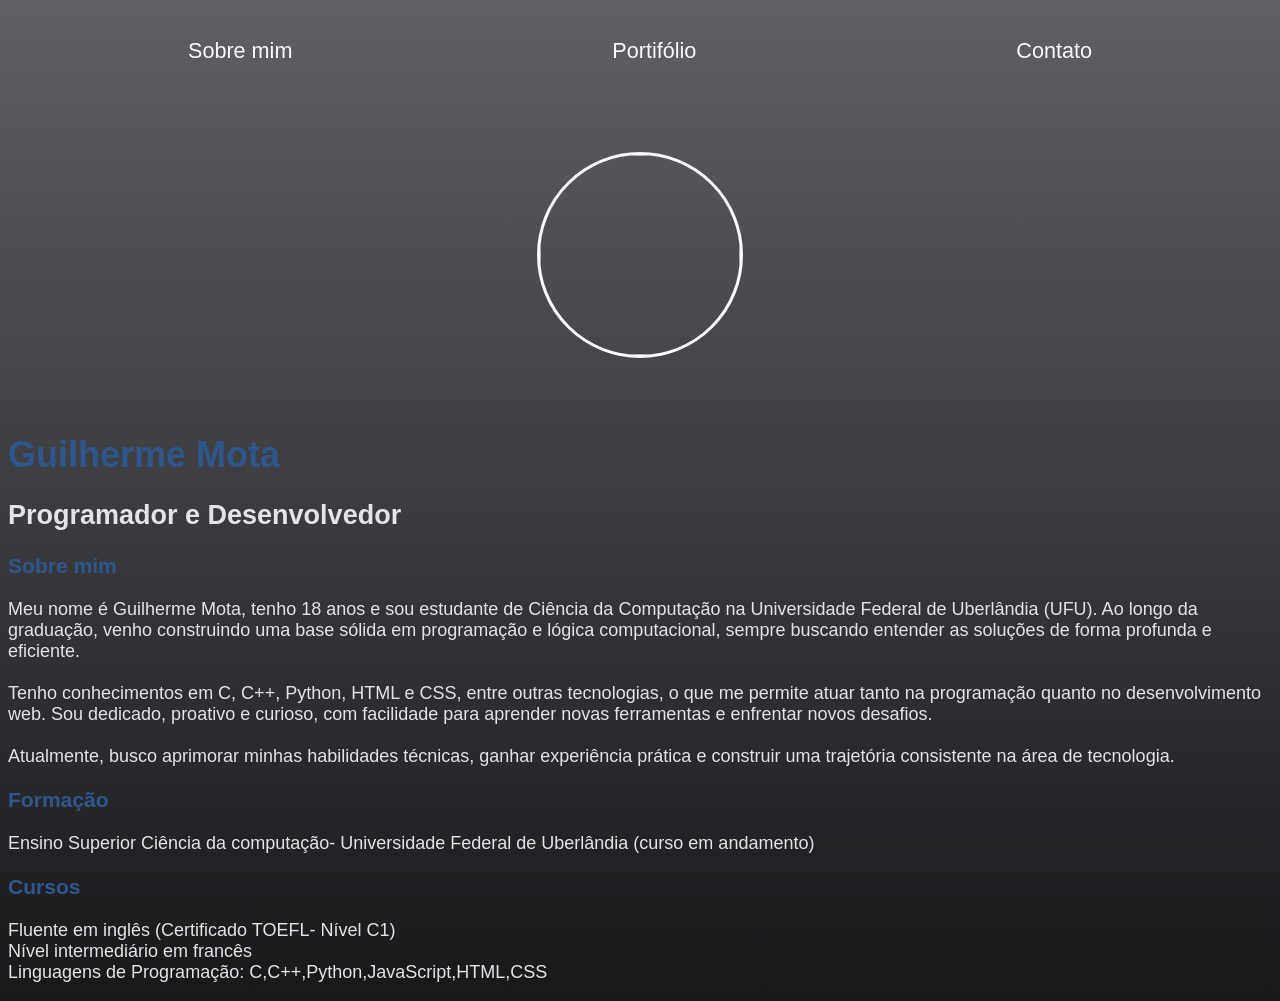
==== index.html @ fea68e91 "Update index.html" ====
<!DOCTYPE html>
<html lang="pt-BR">
<head>
    <meta charset="UTF-8">
    <meta name="viewport" content="width=device-width, initial-scale=1.0">
    <title>Guilherme Mota</title>
    <link rel="stylesheet" href="index.css">
</head>
<body>
    <nav>
        <ul>
            <li>
                <a href="index.html">Sobre mim</a>
            </li>
             <li>
                <a href="projects.html">Portifólio</a>
            </li>
             <li>
                <a href="contact.html">Contato</a>
            </li>
        </ul>
    </nav>
    <header>
        <div class="center">
            <img src="./image/Eu.jpeg">
        </div>
       <h1>
        Guilherme Mota
       </h1>
       <h2>
        Programador e Desenvolvedor
       </h2>
       <main>
            <section>
                <h3>Sobre mim</h3>
                <p>
                    Meu nome é Guilherme Mota, tenho 18 anos e sou estudante de Ciência da Computação na Universidade Federal de Uberlândia (UFU). Ao longo da graduação, venho construindo uma base sólida em programação e lógica computacional, sempre buscando entender as soluções de forma profunda e eficiente.<br><br>
                    Tenho conhecimentos em C, C++, Python, HTML e CSS, entre outras tecnologias, o que me permite atuar tanto na programação quanto no desenvolvimento web. Sou dedicado, proativo e curioso, com facilidade para aprender novas ferramentas e enfrentar novos desafios.<br><br>
                    Atualmente, busco aprimorar minhas habilidades técnicas, ganhar experiência prática e construir uma trajetória consistente na área de tecnologia.
                </p>
                <h3>Formação</h3>
                <p>
                    Ensino Superior
                    Ciência da computação- Universidade Federal de Uberlândia (curso em andamento)
                </p>
                <h3>Cursos</h3>
                <p>
                    Fluente em inglês (Certificado TOEFL- Nível C1)<br>
                    Nível intermediário em francês <br>
                    Linguagens de Programação: C,C++,Python,JavaScript,HTML,CSS
                </p>
            </section>
       </main>
    </header>
</body>

</html>
---- index.css ----
body 
{
    color: #E4E4E7;
    background: linear-gradient(0deg, #18181B, #606064 );
    font-family: sans-serif;
    font-size: large;
}
ul
{
    display: flex;
    justify-content: space-around;
    list-style: none;
    padding: 20px;
}
a
{
    position: relative;
    color: #E5E7EB;
    text-decoration: none;
    transition: color 0.3s ease;
    color: #F9FAFB;
    text-decoration: none;
    font-size: larger;
}
a:hover
{
    color: #2e578d;
}
a::after {
  content: "";
  position: absolute;
  left: 0;
  bottom: -6px;
  width: 0%;
  height: 2px;
  background-color: #2e578d;
  transition: width 0.3s ease;
}

a:hover::after {
  width: 100%;
}

.color
{
    color: #F9FAFB;
    text-decoration: none;
    font-size: larger;
}
img
{
    width: 200px;
    height: 200px;
    border-radius: 50%;
    border: 3px solid #F9FAFB;
}
.center
{
    text-align: center;
    padding: 50px;
}
h1
{
    
    color: #2e578d;
}
h3
{
    color: #2e578d;
}
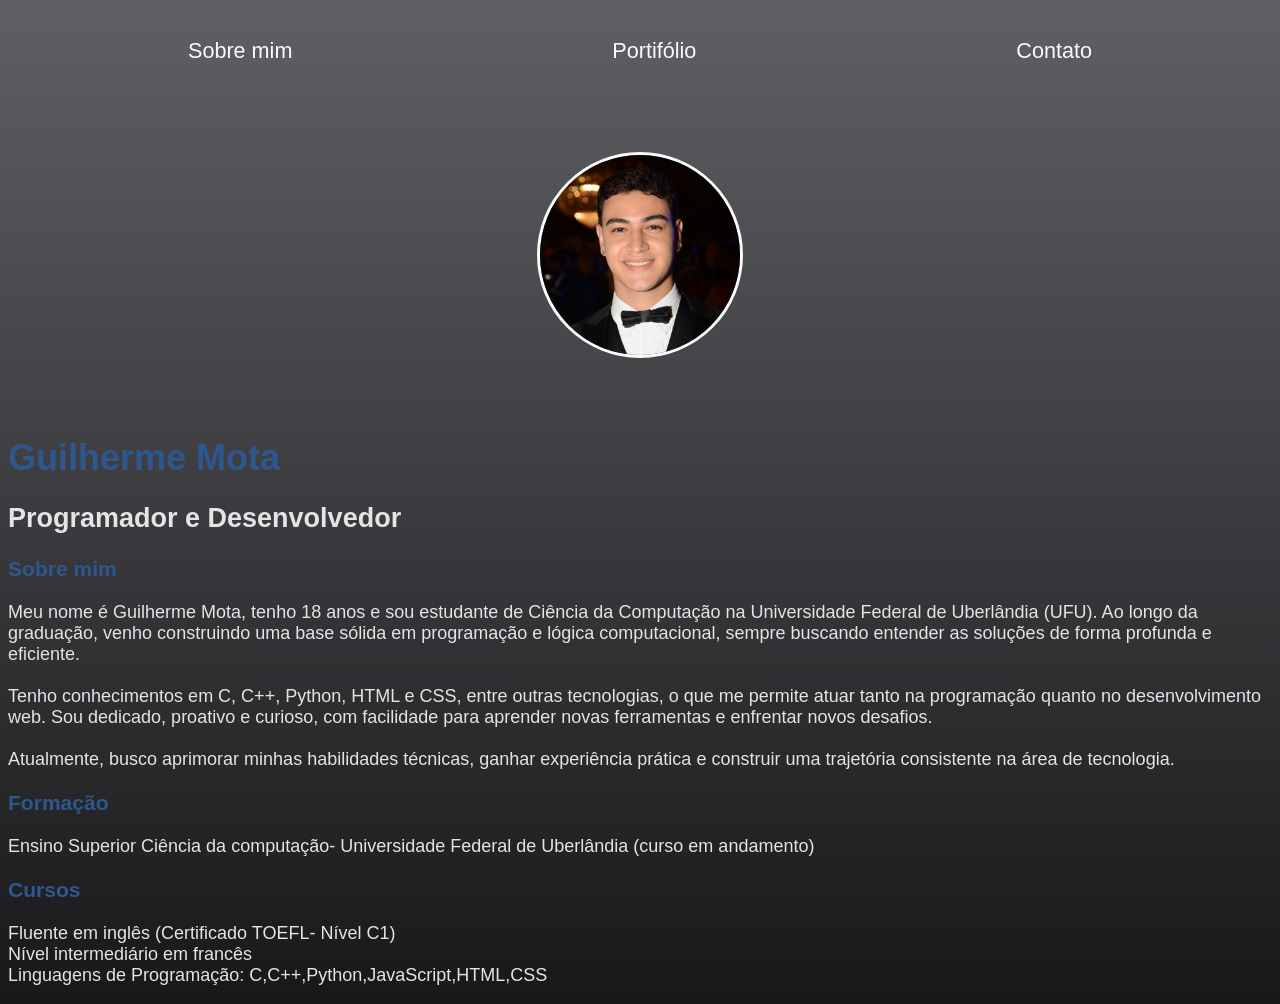
==== commit 1a649772: "Update index.html" ====
--- a/index.html
+++ b/index.html
@@ -22,7 +22,7 @@
     </nav>
     <header>
         <div class="center">
-            <img src="./image/Eu.jpeg">
+            <img src="./Eu.jpeg">
         </div>
        <h1>
         Guilherme Mota
@@ -56,3 +56,4 @@
 
 </html>
 
+
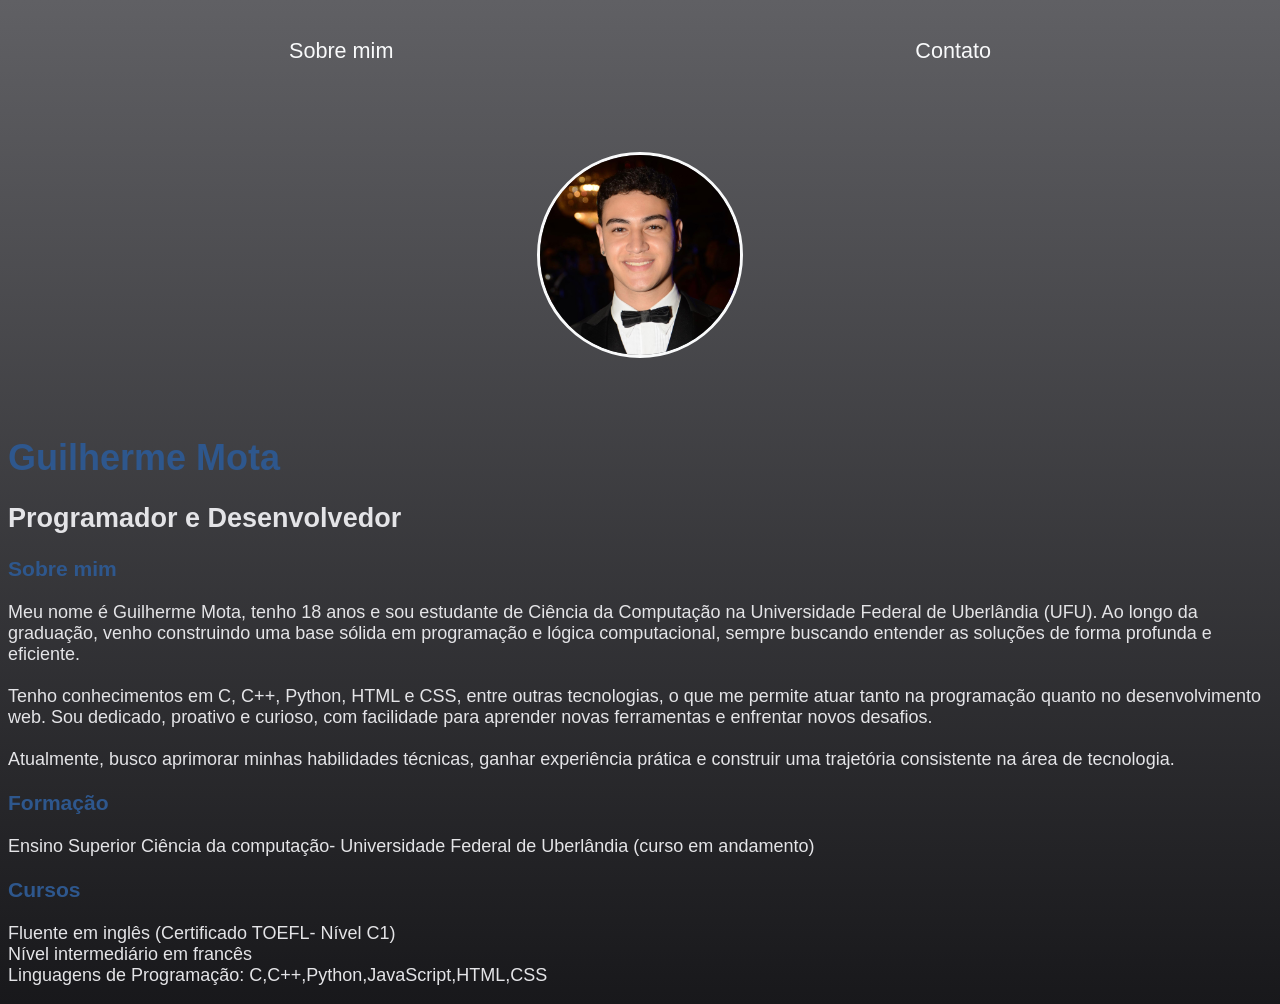
==== commit c5f047ee: "Update index.html" ====
--- a/index.html
+++ b/index.html
@@ -11,9 +11,6 @@
         <ul>
             <li>
                 <a href="index.html">Sobre mim</a>
-            </li>
-             <li>
-                <a href="projects.html">Portifólio</a>
             </li>
              <li>
                 <a href="contact.html">Contato</a>
@@ -57,3 +54,4 @@
 </html>
 
 
+
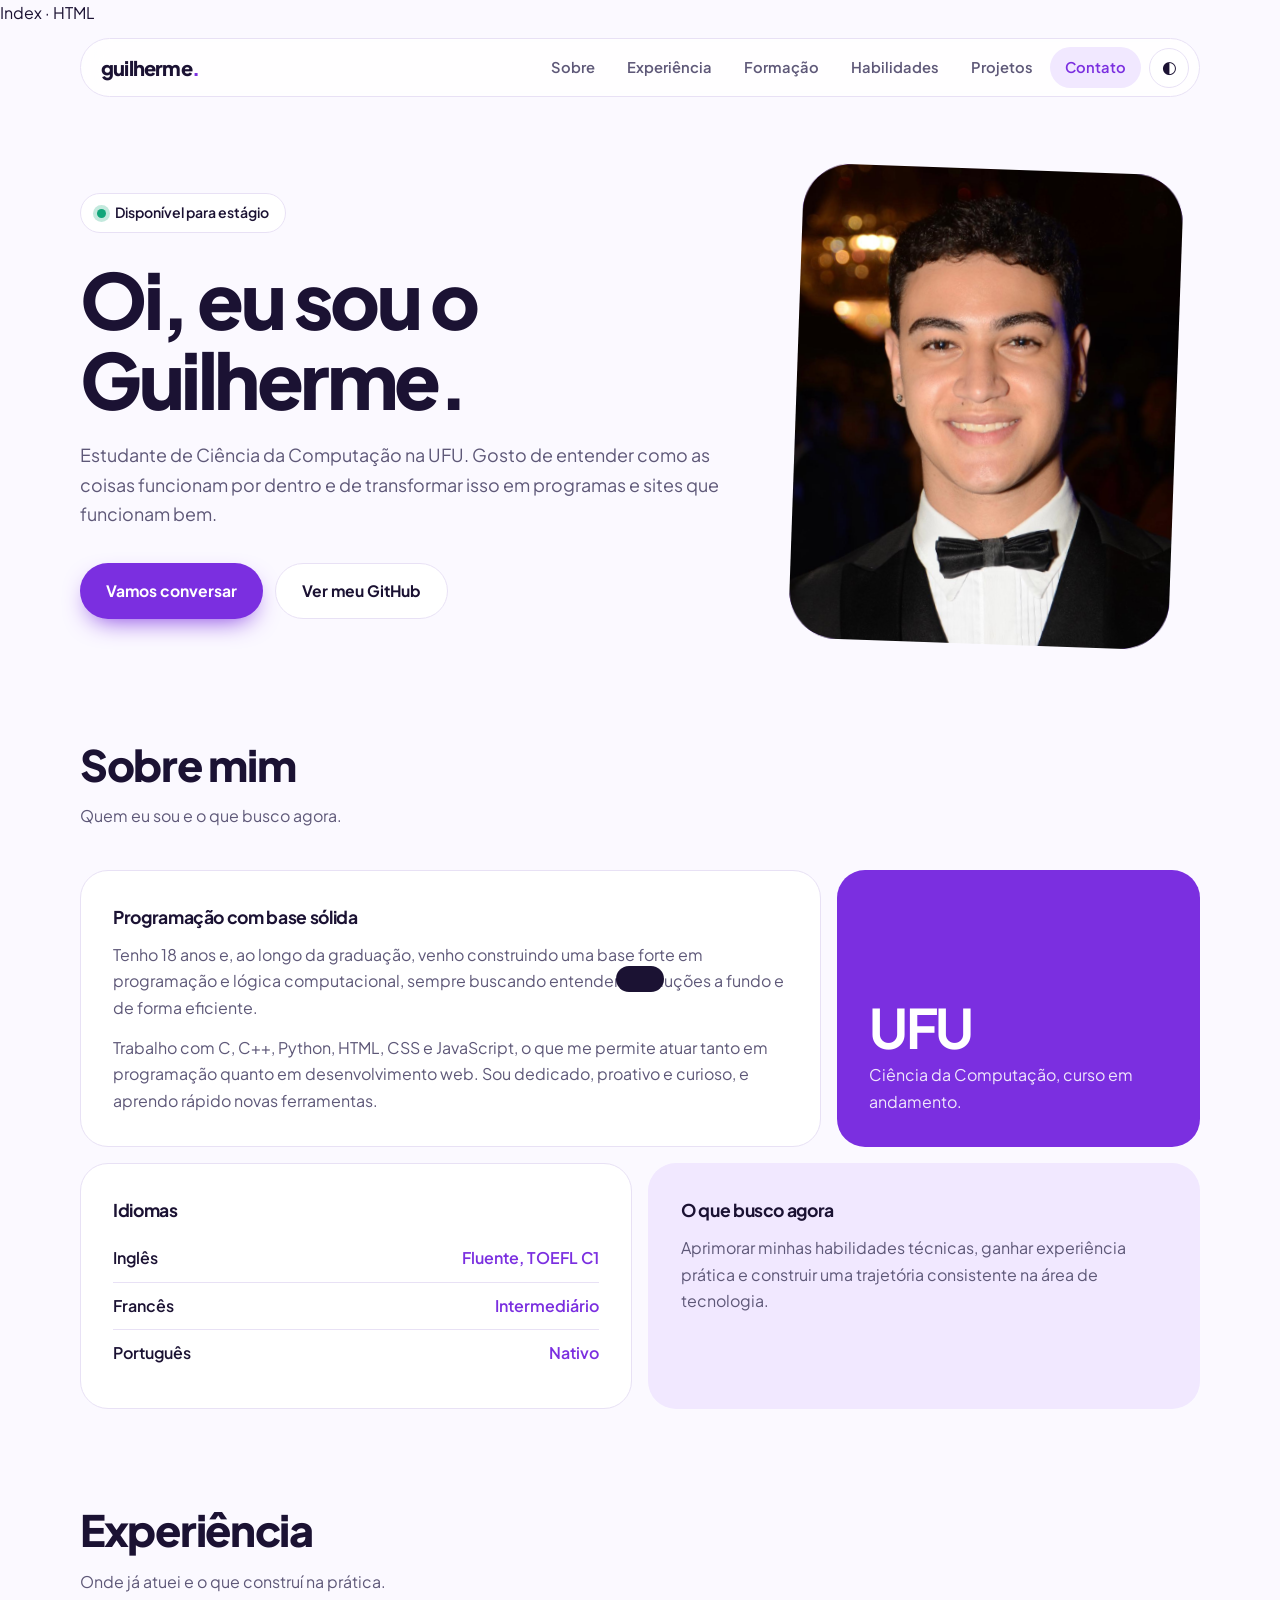
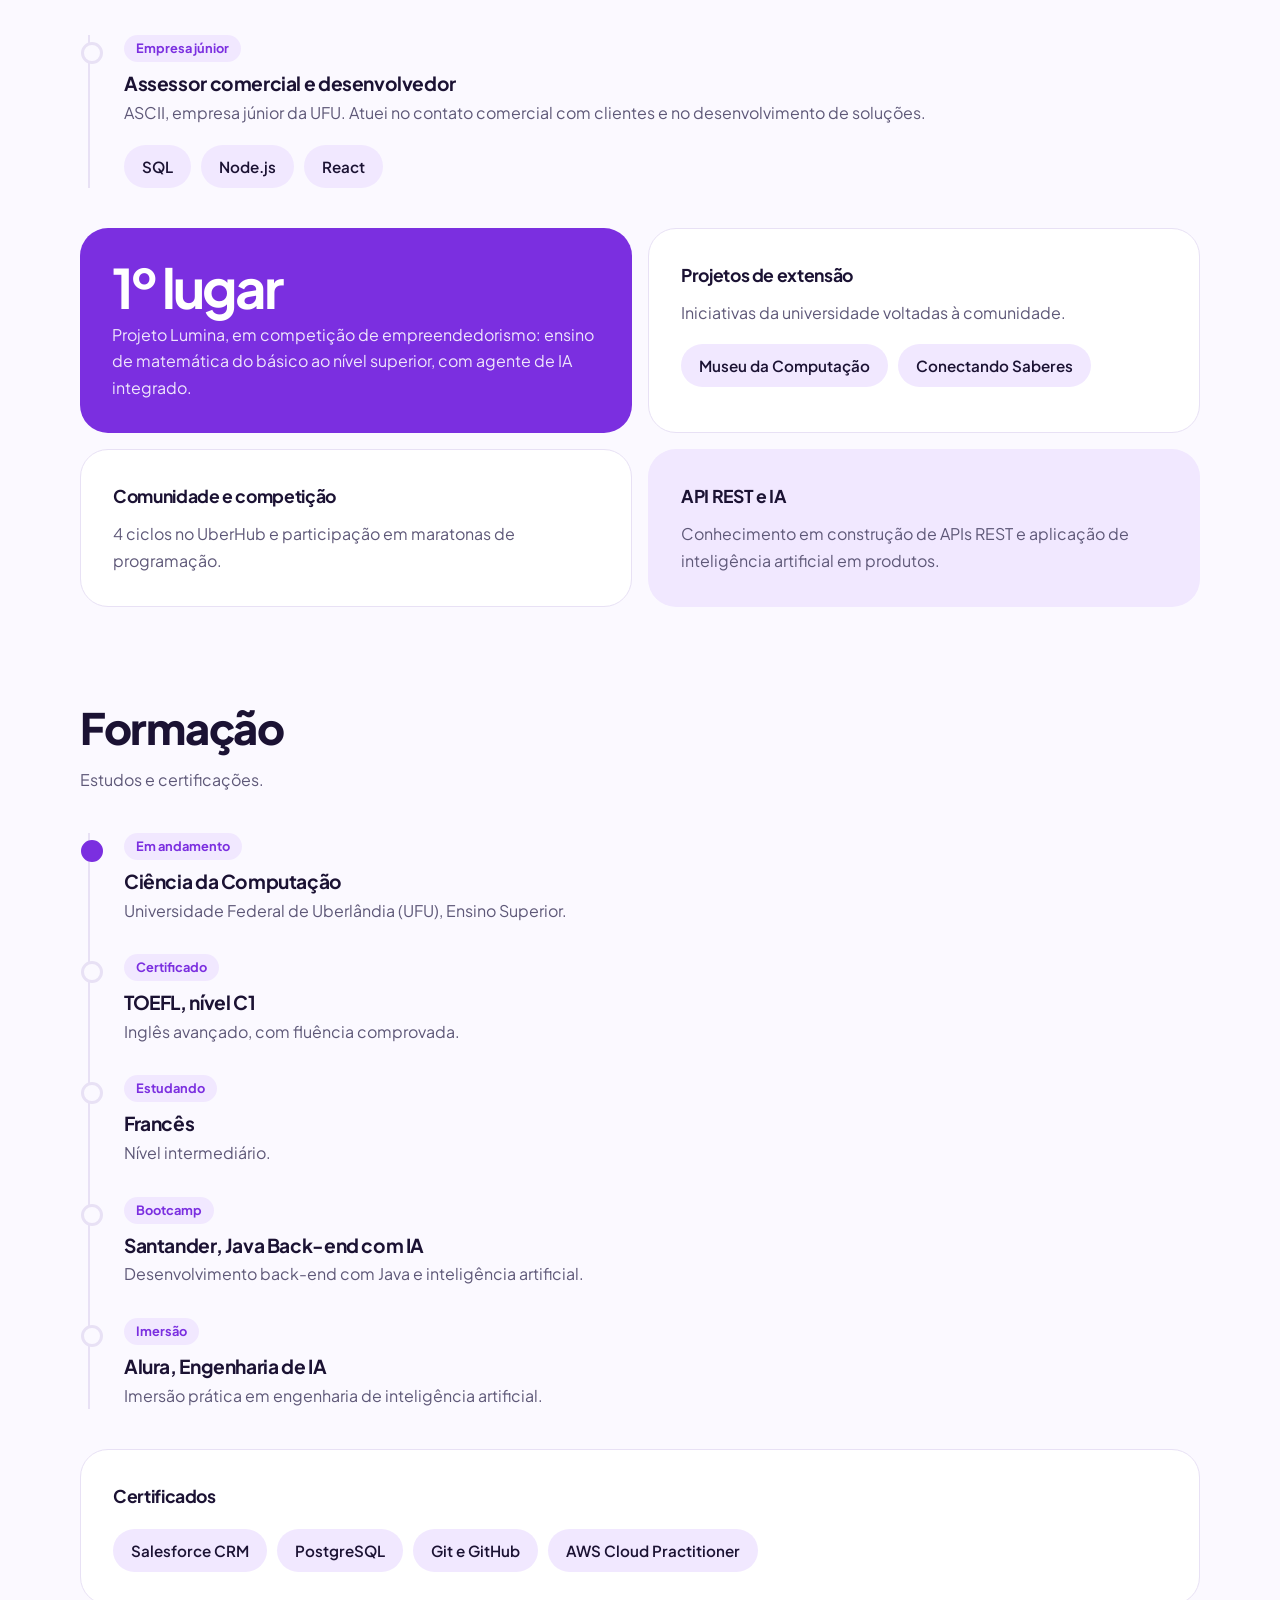
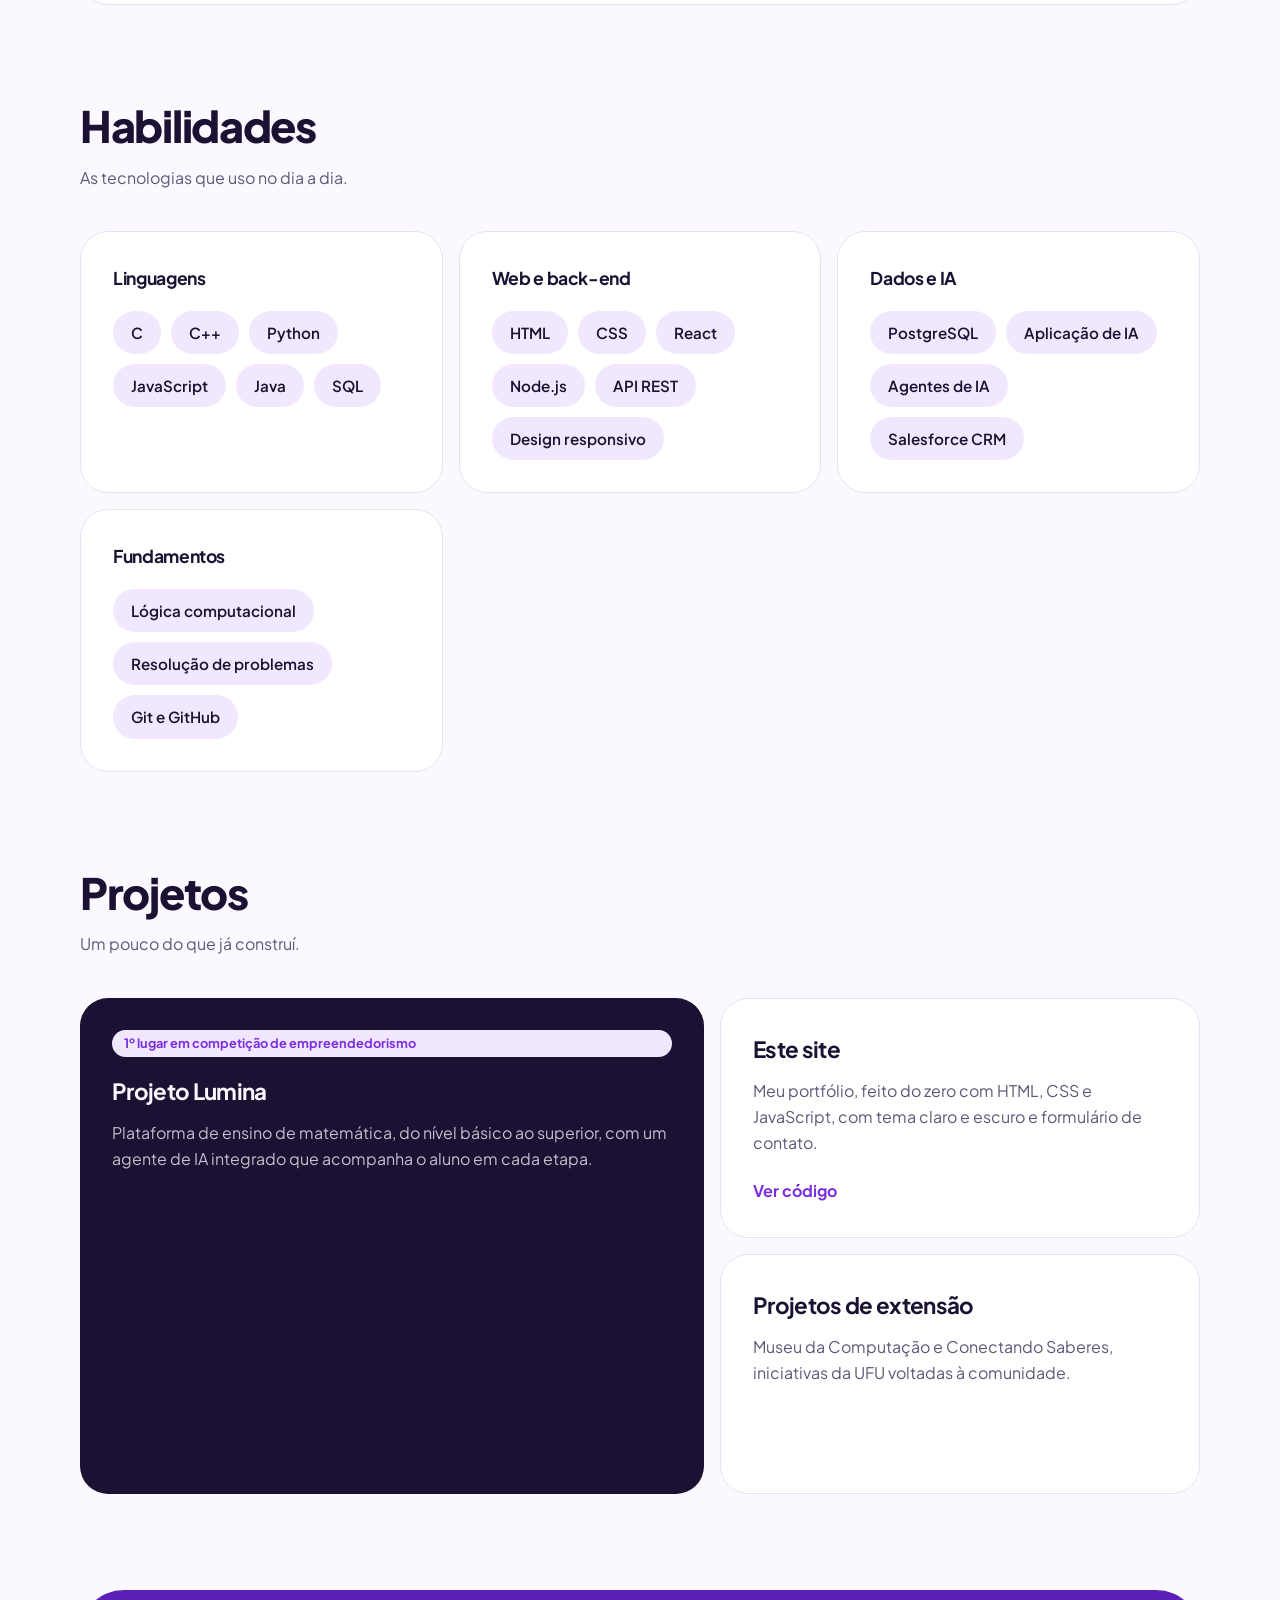
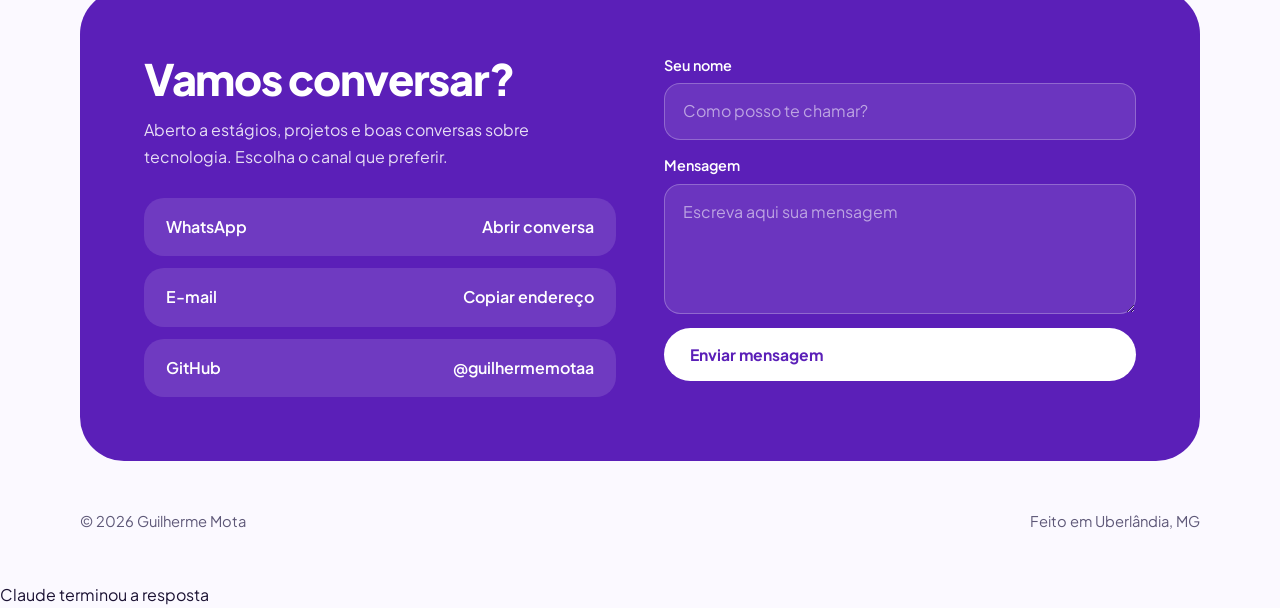
==== commit 09f8d6c1: "Update index.html" ====
--- a/index.html
+++ b/index.html
@@ -1,57 +1,384 @@
+Index · HTML
 <!DOCTYPE html>
 <html lang="pt-BR">
 <head>
-    <meta charset="UTF-8">
-    <meta name="viewport" content="width=device-width, initial-scale=1.0">
-    <title>Guilherme Mota</title>
-    <link rel="stylesheet" href="index.css">
+<meta charset="UTF-8">
+<meta name="viewport" content="width=device-width, initial-scale=1.0">
+<title>Guilherme Mota | Desenvolvedor</title>
+<meta name="description" content="Portfólio de Guilherme Mota, estudante de Ciência da Computação na UFU e desenvolvedor.">
+<meta name="theme-color" content="#7B2FE0">
+<link rel="preconnect" href="https://fonts.googleapis.com">
+<link rel="preconnect" href="https://fonts.gstatic.com" crossorigin>
+<link href="https://fonts.googleapis.com/css2?family=Plus+Jakarta+Sans:wght@400;500;600;700;800&display=swap" rel="stylesheet">
+<style>
+:root{
+  --bg:#FBF9FF;--surface:#fff;--ink:#1B1233;--muted:#5E5878;--line:#E8E1F5;
+  --brand:#7B2FE0;--brand-deep:#5B1FB8;--soft:#F1E8FF;--ok:#12A67A;
+  --r:28px;--font:"Plus Jakarta Sans",system-ui,-apple-system,"Segoe UI",Roboto,sans-serif;
+}
+@media (prefers-color-scheme:dark){:root:not([data-theme="light"]){
+  --bg:#0F0A1C;--surface:#181127;--ink:#F3EFFA;--muted:#A89FC2;--line:#2A2140;--brand:#A66BFF;--soft:#231A3A;--ok:#3DDBAA;color-scheme:dark}}
+:root[data-theme="dark"]{
+  --bg:#0F0A1C;--surface:#181127;--ink:#F3EFFA;--muted:#A89FC2;--line:#2A2140;--brand:#A66BFF;--soft:#231A3A;--ok:#3DDBAA;color-scheme:dark}
+*{box-sizing:border-box;margin:0}
+html{scroll-behavior:smooth;scroll-padding-top:90px}
+body{background:var(--bg);color:var(--ink);font-family:var(--font);line-height:1.65;-webkit-font-smoothing:antialiased}
+a{color:inherit;text-decoration:none}
+:focus-visible{outline:3px solid var(--brand);outline-offset:3px;border-radius:12px}
+.wrap{width:min(1120px,100% - 40px);margin-inline:auto}
+section{padding:96px 0 0}
+h2{font-size:clamp(1.9rem,4vw,2.7rem);line-height:1.15;letter-spacing:-.03em;font-weight:800;margin-bottom:14px}
+.lead{color:var(--muted);max-width:56ch;margin-bottom:40px}
+ 
+/* Navegação */
+.nav{position:sticky;top:12px;z-index:50;margin-top:12px}
+.nav .bar{display:flex;align-items:center;gap:8px;background:color-mix(in srgb,var(--surface) 82%,transparent);backdrop-filter:blur(14px);border:1px solid var(--line);border-radius:999px;padding:8px 10px 8px 20px}
+.logo{font-weight:800;font-size:1.25rem;letter-spacing:-.04em;margin-right:auto}
+.logo i{font-style:normal;color:var(--brand)}
+.links{display:flex;gap:2px}
+.links a{padding:8px 15px;border-radius:999px;font-size:.92rem;font-weight:600;color:var(--muted);transition:background .2s,color .2s}
+.links a:hover{color:var(--ink)}
+.links a.on{background:var(--soft);color:var(--brand)}
+.icon-btn{width:40px;height:40px;border-radius:50%;border:1px solid var(--line);background:var(--surface);color:var(--ink);cursor:pointer;display:grid;place-items:center;font-size:1.05rem}
+.menu-btn{display:none}
+ 
+/* Botões */
+.btn{display:inline-flex;align-items:center;gap:10px;padding:14px 26px;border-radius:999px;font:inherit;font-weight:700;font-size:.98rem;border:0;cursor:pointer;transition:transform .2s,box-shadow .2s}
+.btn:hover{transform:translateY(-2px)}
+.btn.primary{background:var(--brand);color:#fff;box-shadow:0 10px 26px -10px var(--brand)}
+.btn.ghost{background:var(--surface);color:var(--ink);border:1px solid var(--line)}
+.btn.light{background:#fff;color:var(--brand-deep)}
+ 
+/* Hero */
+.hero{padding-top:72px;display:grid;grid-template-columns:1.2fr .8fr;gap:48px;align-items:center}
+.status{display:inline-flex;align-items:center;gap:9px;background:var(--surface);border:1px solid var(--line);padding:7px 16px;border-radius:999px;font-size:.88rem;font-weight:600;margin-bottom:26px}
+.status::before{content:"";width:9px;height:9px;border-radius:50%;background:var(--ok);box-shadow:0 0 0 4px color-mix(in srgb,var(--ok) 25%,transparent)}
+h1{font-size:clamp(2.6rem,7vw,4.8rem);line-height:1.04;letter-spacing:-.045em;font-weight:800;margin-bottom:22px}
+.hero p.lead{font-size:1.12rem;margin-bottom:34px}
+.cta{display:flex;flex-wrap:wrap;gap:12px}
+.photo{position:relative;justify-self:center;width:min(100%,380px);aspect-ratio:4/5;border-radius:48px;background:var(--brand);overflow:hidden;display:grid;place-items:center;transform:rotate(2deg)}
+.photo b{font-size:6rem;color:#fff;opacity:.9;letter-spacing:-.06em}
+.photo img{position:absolute;inset:0;width:100%;height:100%;object-fit:cover}
+.hero > *{animation:rise .7s both}
+.hero > *:nth-child(2){animation-delay:.12s}
+@keyframes rise{from{opacity:0;transform:translateY(18px)}}
+ 
+/* Sobre */
+.bento{display:grid;grid-template-columns:repeat(6,1fr);gap:16px}
+.tile{background:var(--surface);border:1px solid var(--line);border-radius:var(--r);padding:32px}
+.tile h3{font-size:1.1rem;letter-spacing:-.02em;margin-bottom:10px}
+.tile p{color:var(--muted)}
+.t-about{grid-column:span 4}
+.t-about p+p{margin-top:14px}
+.t-big{grid-column:span 2;background:var(--brand);border:0;color:#fff;display:flex;flex-direction:column;justify-content:flex-end}
+.t-big strong{font-size:3.4rem;line-height:1;letter-spacing:-.05em}
+.t-big p{color:#fff;opacity:.88;margin-top:8px}
+.t-lang{grid-column:span 3}
+.half{grid-column:span 3}
+.t-goal{grid-column:span 3;background:var(--soft);border-color:transparent}
+.lang{display:flex;justify-content:space-between;padding:10px 0;border-bottom:1px solid var(--line);font-weight:600}
+.lang:last-child{border:0}
+.lang span:last-child{color:var(--brand)}
+ 
+/* Formação */
+.path{border-left:2px solid var(--line);margin-left:8px;display:grid;gap:30px;padding-left:34px}
+.step{position:relative}
+.step::before{content:"";position:absolute;left:-43px;top:7px;width:16px;height:16px;border-radius:50%;background:var(--bg);border:3px solid var(--line)}
+.step.now::before{border-color:var(--brand);background:var(--brand)}
+.step h3{font-size:1.2rem;letter-spacing:-.02em}
+.step p{color:var(--muted)}
+.tag{display:inline-block;font-size:.8rem;font-weight:700;background:var(--soft);color:var(--brand);padding:3px 12px;border-radius:999px;margin-bottom:6px}
+ 
+/* Habilidades */
+.skills{display:grid;grid-template-columns:repeat(auto-fit,minmax(280px,1fr));gap:16px}
+.chips{display:flex;flex-wrap:wrap;gap:10px;margin-top:18px}
+.chip{background:var(--soft);color:var(--ink);font-weight:600;font-size:.95rem;padding:9px 18px;border-radius:999px;transition:background .2s,color .2s}
+.chip:hover{background:var(--brand);color:#fff}
+ 
+/* Projetos */
+.projects{display:grid;grid-template-columns:1.3fr 1fr;gap:16px}
+.proj{background:var(--surface);border:1px solid var(--line);border-radius:var(--r);padding:32px;display:flex;flex-direction:column;gap:10px;min-height:240px;transition:transform .25s}
+.proj:hover{transform:translateY(-4px)}
+.proj.main{background:var(--ink);color:var(--bg);border:0;grid-row:span 2}
+.proj.main p{color:var(--bg);opacity:.75}
+.proj h3{font-size:1.4rem;letter-spacing:-.03em}
+.proj p{color:var(--muted)}
+.proj .go{margin-top:auto;font-weight:700;color:var(--brand)}
+.proj.main .go{color:var(--bg)}
+.proj.soon{border-style:dashed;background:transparent}
+ 
+/* Contato */
+.contact{background:var(--brand-deep);color:#fff;border-radius:44px;padding:clamp(28px,5vw,64px);display:grid;grid-template-columns:1fr 1fr;gap:48px}
+.contact h2{color:#fff}
+.contact .lead{color:#fff;opacity:.85;margin-bottom:28px}
+.links-c{display:grid;gap:12px}
+.links-c a,.links-c button{display:flex;justify-content:space-between;align-items:center;background:rgb(255 255 255 / .12);color:#fff;border:0;font:inherit;font-weight:600;padding:16px 22px;border-radius:20px;cursor:pointer;transition:background .2s;text-align:left}
+.links-c a:hover,.links-c button:hover{background:rgb(255 255 255 / .22)}
+form{display:grid;gap:14px;align-content:start}
+label{font-size:.9rem;font-weight:600}
+input,textarea{width:100%;font:inherit;color:#fff;background:rgb(255 255 255 / .1);border:1px solid rgb(255 255 255 / .25);border-radius:16px;padding:14px 18px;margin-top:6px}
+input::placeholder,textarea::placeholder{color:rgb(255 255 255 / .55)}
+textarea{min-height:130px;resize:vertical}
+input:focus-visible,textarea:focus-visible{outline-color:#fff}
+footer{padding:48px 0;color:var(--muted);font-size:.92rem;display:flex;justify-content:space-between;flex-wrap:wrap;gap:12px}
+.toast{position:fixed;left:50%;bottom:28px;transform:translate(-50%,120px);background:var(--ink);color:var(--bg);padding:13px 24px;border-radius:999px;font-weight:600;transition:transform .35s;z-index:99}
+.toast.show{transform:translate(-50%,0)}
+ 
+@media (max-width:860px){
+  .hero,.contact,.projects{grid-template-columns:1fr}
+  .photo{order:-1;width:min(70%,300px)}
+  .t-about,.t-big,.t-lang,.t-goal,.half{grid-column:span 6}
+  .proj.main{grid-row:auto}
+  .menu-btn{display:grid}
+  .links{display:none;position:absolute;top:66px;left:0;right:0;flex-direction:column;background:var(--surface);border:1px solid var(--line);border-radius:28px;padding:10px}
+  .links.open{display:flex}
+  .links a{padding:14px 18px}
+  .nav .bar{position:relative}
+}
+@media (prefers-reduced-motion:reduce){*{animation:none!important;transition:none!important;scroll-behavior:auto!important}}
+</style>
 </head>
 <body>
-    <nav>
-        <ul>
-            <li>
-                <a href="index.html">Sobre mim</a>
-            </li>
-             <li>
-                <a href="contact.html">Contato</a>
-            </li>
-        </ul>
-    </nav>
-    <header>
-        <div class="center">
-            <img src="./Eu.jpeg">
+ 
+<nav class="nav" aria-label="Principal">
+  <div class="wrap">
+    <div class="bar">
+      <a class="logo" href="#inicio" aria-label="Início">guilherme<i>.</i></a>
+      <div class="links" id="links">
+        <a href="#sobre">Sobre</a>
+        <a href="#experiencia">Experiência</a>
+        <a href="#formacao">Formação</a>
+        <a href="#habilidades">Habilidades</a>
+        <a href="#projetos">Projetos</a>
+        <a href="#contato">Contato</a>
+      </div>
+      <button class="icon-btn" id="theme" aria-label="Alternar tema claro e escuro">◐</button>
+      <button class="icon-btn menu-btn" id="menu" aria-label="Abrir menu" aria-expanded="false">☰</button>
+    </div>
+  </div>
+</nav>
+ 
+<main class="wrap">
+  <div class="hero" id="inicio">
+    <div>
+      <span class="status">Disponível para estágio</span>
+      <h1>Oi, eu sou o Guilherme.</h1>
+      <p class="lead">Estudante de Ciência da Computação na UFU. Gosto de entender como as coisas funcionam por dentro e de transformar isso em programas e sites que funcionam bem.</p>
+      <div class="cta">
+        <a class="btn primary" href="#contato">Vamos conversar</a>
+        <a class="btn ghost" href="https://github.com/guilhermemotaa" target="_blank" rel="noopener">Ver meu GitHub</a>
+      </div>
+    </div>
+    <div class="photo" aria-label="Foto de Guilherme Mota">
+      <b>GM</b>
+      <img src="./Eu.jpeg" alt="Guilherme Mota" onerror="this.remove()">
+    </div>
+  </div>
+ 
+  <section id="sobre">
+    <h2>Sobre mim</h2>
+    <p class="lead">Quem eu sou e o que busco agora.</p>
+    <div class="bento">
+      <div class="tile t-about">
+        <h3>Programação com base sólida</h3>
+        <p>Tenho 18 anos e, ao longo da graduação, venho construindo uma base forte em programação e lógica computacional, sempre buscando entender as soluções a fundo e de forma eficiente.</p>
+        <p>Trabalho com C, C++, Python, HTML, CSS e JavaScript, o que me permite atuar tanto em programação quanto em desenvolvimento web. Sou dedicado, proativo e curioso, e aprendo rápido novas ferramentas.</p>
+      </div>
+      <div class="tile t-big">
+        <strong>UFU</strong>
+        <p>Ciência da Computação, curso em andamento.</p>
+      </div>
+      <div class="tile t-lang">
+        <h3>Idiomas</h3>
+        <div class="lang"><span>Inglês</span><span>Fluente, TOEFL C1</span></div>
+        <div class="lang"><span>Francês</span><span>Intermediário</span></div>
+        <div class="lang"><span>Português</span><span>Nativo</span></div>
+      </div>
+      <div class="tile t-goal">
+        <h3>O que busco agora</h3>
+        <p>Aprimorar minhas habilidades técnicas, ganhar experiência prática e construir uma trajetória consistente na área de tecnologia.</p>
+      </div>
+    </div>
+  </section>
+ 
+  <section id="experiencia">
+    <h2>Experiência</h2>
+    <p class="lead">Onde já atuei e o que construí na prática.</p>
+    <div class="path">
+      <div class="step">
+        <span class="tag">Empresa júnior</span>
+        <h3>Assessor comercial e desenvolvedor</h3>
+        <p>ASCII, empresa júnior da UFU. Atuei no contato comercial com clientes e no desenvolvimento de soluções.</p>
+        <div class="chips"><span class="chip">SQL</span><span class="chip">Node.js</span><span class="chip">React</span></div>
+      </div>
+    </div>
+    <div class="bento" style="margin-top:40px">
+      <div class="tile half t-big">
+        <strong>1º lugar</strong>
+        <p>Projeto Lumina, em competição de empreendedorismo: ensino de matemática do básico ao nível superior, com agente de IA integrado.</p>
+      </div>
+      <div class="tile half">
+        <h3>Projetos de extensão</h3>
+        <p>Iniciativas da universidade voltadas à comunidade.</p>
+        <div class="chips"><span class="chip">Museu da Computação</span><span class="chip">Conectando Saberes</span></div>
+      </div>
+      <div class="tile half">
+        <h3>Comunidade e competição</h3>
+        <p>4 ciclos no UberHub e participação em maratonas de programação.</p>
+      </div>
+      <div class="tile half t-goal">
+        <h3>API REST e IA</h3>
+        <p>Conhecimento em construção de APIs REST e aplicação de inteligência artificial em produtos.</p>
+      </div>
+    </div>
+  </section>
+ 
+  <section id="formacao">
+    <h2>Formação</h2>
+    <p class="lead">Estudos e certificações.</p>
+    <div class="path">
+      <div class="step now">
+        <span class="tag">Em andamento</span>
+        <h3>Ciência da Computação</h3>
+        <p>Universidade Federal de Uberlândia (UFU), Ensino Superior.</p>
+      </div>
+      <div class="step">
+        <span class="tag">Certificado</span>
+        <h3>TOEFL, nível C1</h3>
+        <p>Inglês avançado, com fluência comprovada.</p>
+      </div>
+      <div class="step">
+        <span class="tag">Estudando</span>
+        <h3>Francês</h3>
+        <p>Nível intermediário.</p>
+      </div>
+      <div class="step">
+        <span class="tag">Bootcamp</span>
+        <h3>Santander, Java Back-end com IA</h3>
+        <p>Desenvolvimento back-end com Java e inteligência artificial.</p>
+      </div>
+      <div class="step">
+        <span class="tag">Imersão</span>
+        <h3>Alura, Engenharia de IA</h3>
+        <p>Imersão prática em engenharia de inteligência artificial.</p>
+      </div>
+    </div>
+    <div class="tile" style="margin-top:40px">
+      <h3>Certificados</h3>
+      <div class="chips"><span class="chip">Salesforce CRM</span><span class="chip">PostgreSQL</span><span class="chip">Git e GitHub</span><span class="chip">AWS Cloud Practitioner</span></div>
+    </div>
+  </section>
+ 
+  <section id="habilidades">
+    <h2>Habilidades</h2>
+    <p class="lead">As tecnologias que uso no dia a dia.</p>
+    <div class="skills">
+      <div class="tile">
+        <h3>Linguagens</h3>
+        <div class="chips"><span class="chip">C</span><span class="chip">C++</span><span class="chip">Python</span><span class="chip">JavaScript</span><span class="chip">Java</span><span class="chip">SQL</span></div>
+      </div>
+      <div class="tile">
+        <h3>Web e back-end</h3>
+        <div class="chips"><span class="chip">HTML</span><span class="chip">CSS</span><span class="chip">React</span><span class="chip">Node.js</span><span class="chip">API REST</span><span class="chip">Design responsivo</span></div>
+      </div>
+      <div class="tile">
+        <h3>Dados e IA</h3>
+        <div class="chips"><span class="chip">PostgreSQL</span><span class="chip">Aplicação de IA</span><span class="chip">Agentes de IA</span><span class="chip">Salesforce CRM</span></div>
+      </div>
+      <div class="tile">
+        <h3>Fundamentos</h3>
+        <div class="chips"><span class="chip">Lógica computacional</span><span class="chip">Resolução de problemas</span><span class="chip">Git e GitHub</span></div>
+      </div>
+    </div>
+  </section>
+ 
+  <section id="projetos">
+    <h2>Projetos</h2>
+    <p class="lead">Um pouco do que já construí.</p>
+    <div class="projects">
+      <div class="proj main">
+        <span class="tag">1º lugar em competição de empreendedorismo</span>
+        <h3>Projeto Lumina</h3>
+        <p>Plataforma de ensino de matemática, do nível básico ao superior, com um agente de IA integrado que acompanha o aluno em cada etapa.</p>
+      </div>
+      <a class="proj" href="https://github.com/guilhermemotaa/meusite" target="_blank" rel="noopener">
+        <h3>Este site</h3>
+        <p>Meu portfólio, feito do zero com HTML, CSS e JavaScript, com tema claro e escuro e formulário de contato.</p>
+        <span class="go">Ver código</span>
+      </a>
+      <div class="proj">
+        <h3>Projetos de extensão</h3>
+        <p>Museu da Computação e Conectando Saberes, iniciativas da UFU voltadas à comunidade.</p>
+      </div>
+    </div>
+  </section>
+ 
+  <section id="contato">
+    <div class="contact">
+      <div>
+        <h2>Vamos conversar?</h2>
+        <p class="lead">Aberto a estágios, projetos e boas conversas sobre tecnologia. Escolha o canal que preferir.</p>
+        <div class="links-c">
+          <a href="https://wa.me/5534998766133?text=Ol%C3%A1%20Guilherme%2C%20vi%20seu%20site%20e%20gostaria%20de%20conversar." target="_blank" rel="noopener"><span>WhatsApp</span><span>Abrir conversa</span></a>
+          <button type="button" id="copy" data-email="guilherme260607@gmail.com"><span>E-mail</span><span>Copiar endereço</span></button>
+          <a href="https://github.com/guilhermemotaa" target="_blank" rel="noopener"><span>GitHub</span><span>@guilhermemotaa</span></a>
         </div>
-       <h1>
-        Guilherme Mota
-       </h1>
-       <h2>
-        Programador e Desenvolvedor
-       </h2>
-       <main>
-            <section>
-                <h3>Sobre mim</h3>
-                <p>
-                    Meu nome é Guilherme Mota, tenho 18 anos e sou estudante de Ciência da Computação na Universidade Federal de Uberlândia (UFU). Ao longo da graduação, venho construindo uma base sólida em programação e lógica computacional, sempre buscando entender as soluções de forma profunda e eficiente.<br><br>
-                    Tenho conhecimentos em C, C++, Python, HTML e CSS, entre outras tecnologias, o que me permite atuar tanto na programação quanto no desenvolvimento web. Sou dedicado, proativo e curioso, com facilidade para aprender novas ferramentas e enfrentar novos desafios.<br><br>
-                    Atualmente, busco aprimorar minhas habilidades técnicas, ganhar experiência prática e construir uma trajetória consistente na área de tecnologia.
-                </p>
-                <h3>Formação</h3>
-                <p>
-                    Ensino Superior
-                    Ciência da computação- Universidade Federal de Uberlândia (curso em andamento)
-                </p>
-                <h3>Cursos</h3>
-                <p>
-                    Fluente em inglês (Certificado TOEFL- Nível C1)<br>
-                    Nível intermediário em francês <br>
-                    Linguagens de Programação: C,C++,Python,JavaScript,HTML,CSS
-                </p>
-            </section>
-       </main>
-    </header>
+      </div>
+      <form id="form">
+        <div><label for="n">Seu nome</label><input id="n" required placeholder="Como posso te chamar?"></div>
+        <div><label for="m">Mensagem</label><textarea id="m" required placeholder="Escreva aqui sua mensagem"></textarea></div>
+        <button class="btn light" type="submit">Enviar mensagem</button>
+      </form>
+    </div>
+  </section>
+</main>
+ 
+<footer class="wrap">
+  <span>© <span id="y"></span> Guilherme Mota</span>
+  <span>Feito em Uberlândia, MG</span>
+</footer>
+ 
+<div class="toast" id="toast" role="status"></div>
+ 
+<script>
+const $=s=>document.querySelector(s), root=document.documentElement;
+function toast(t){const e=$("#toast");e.textContent=t;e.classList.add("show");setTimeout(()=>e.classList.remove("show"),2400)}
+$("#y").textContent=new Date().getFullYear();
+ 
+// Tema
+try{const s=localStorage.getItem("tema");if(s)root.dataset.theme=s}catch(e){}
+$("#theme").onclick=()=>{
+  const dark=root.dataset.theme?root.dataset.theme==="dark":matchMedia("(prefers-color-scheme:dark)").matches;
+  root.dataset.theme=dark?"light":"dark";
+  try{localStorage.setItem("tema",root.dataset.theme)}catch(e){}
+};
+ 
+// Menu mobile
+const links=$("#links"),mb=$("#menu");
+mb.onclick=()=>{const o=links.classList.toggle("open");mb.setAttribute("aria-expanded",o)};
+links.onclick=e=>{if(e.target.tagName==="A"){links.classList.remove("open");mb.setAttribute("aria-expanded",false)}};
+ 
+// Seção ativa no menu
+const io=new IntersectionObserver(es=>es.forEach(e=>{
+  if(e.isIntersecting)document.querySelectorAll(".links a").forEach(a=>a.classList.toggle("on",a.getAttribute("href")==="#"+e.target.id))
+}),{rootMargin:"-45% 0px -50% 0px"});
+document.querySelectorAll("section").forEach(s=>io.observe(s));
+ 
+// Copiar e-mail
+$("#copy").onclick=async e=>{
+  try{await navigator.clipboard.writeText(e.currentTarget.dataset.email);toast("E-mail copiado")}
+  catch(err){toast(e.currentTarget.dataset.email)}
+};
+ 
+// Formulário abre o app de e-mail já preenchido
+$("#form").onsubmit=e=>{
+  e.preventDefault();
+  const n=$("#n").value.trim(),m=$("#m").value.trim(),to=$("#copy").dataset.email;
+  location.href=`mailto:${to}?subject=${encodeURIComponent("Contato pelo site, "+n)}&body=${encodeURIComponent(m+"\n\n"+n)}`;
+  toast("Abrindo seu app de e-mail");
+};
+</script>
 </body>
-
 </html>
-
-
-
+ 
+Claude terminou a resposta
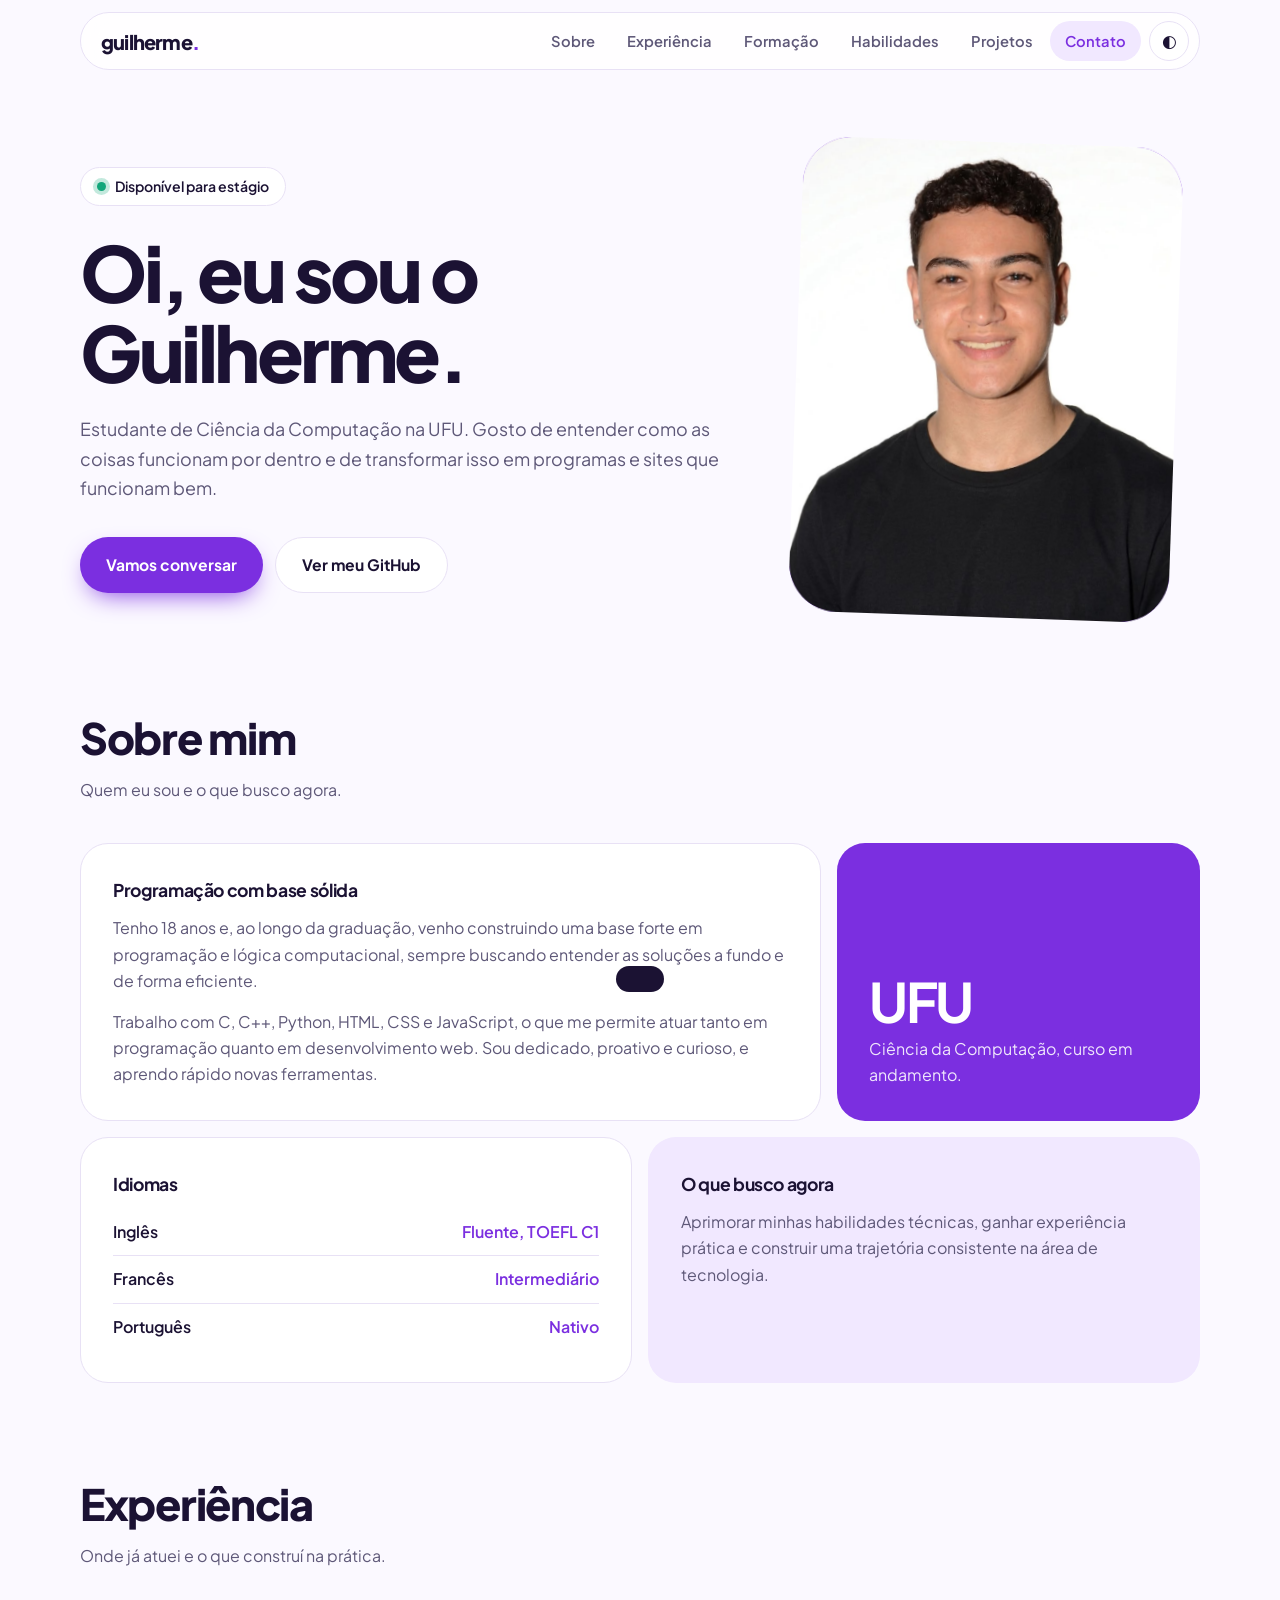
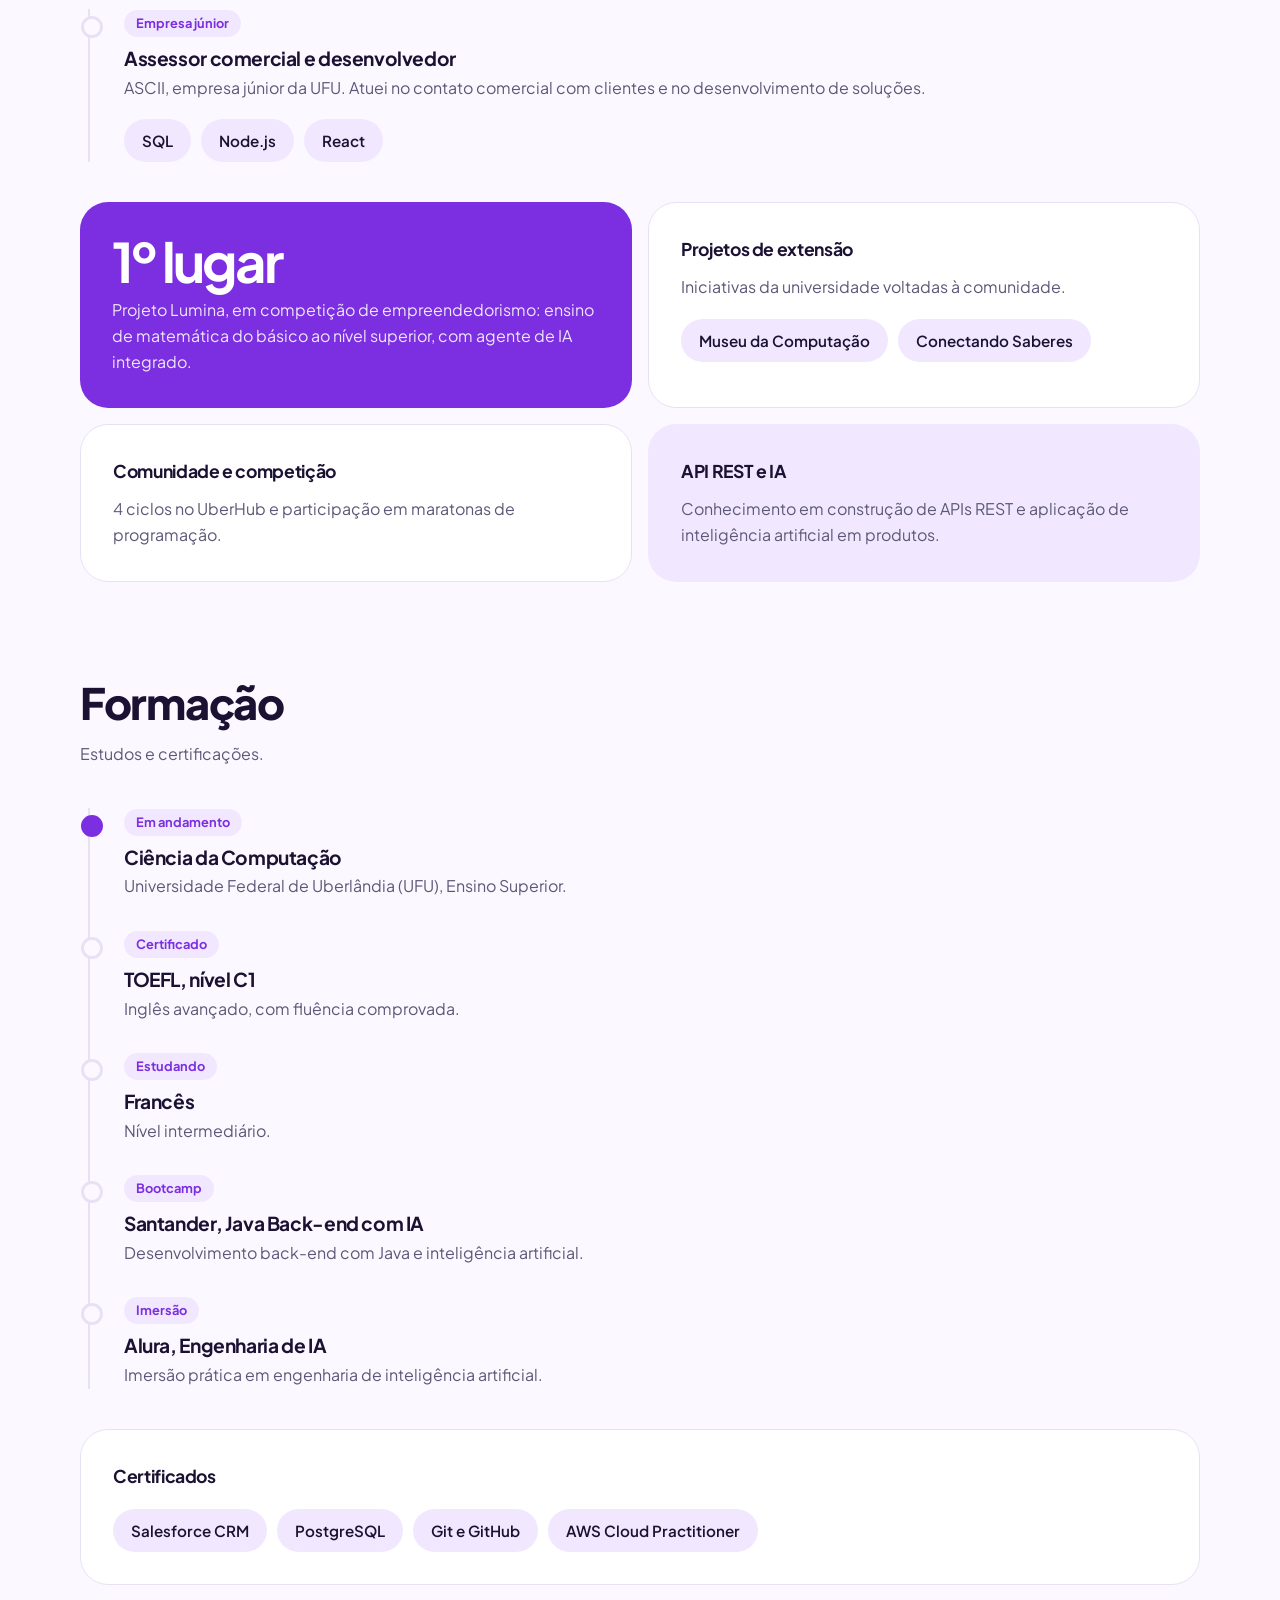
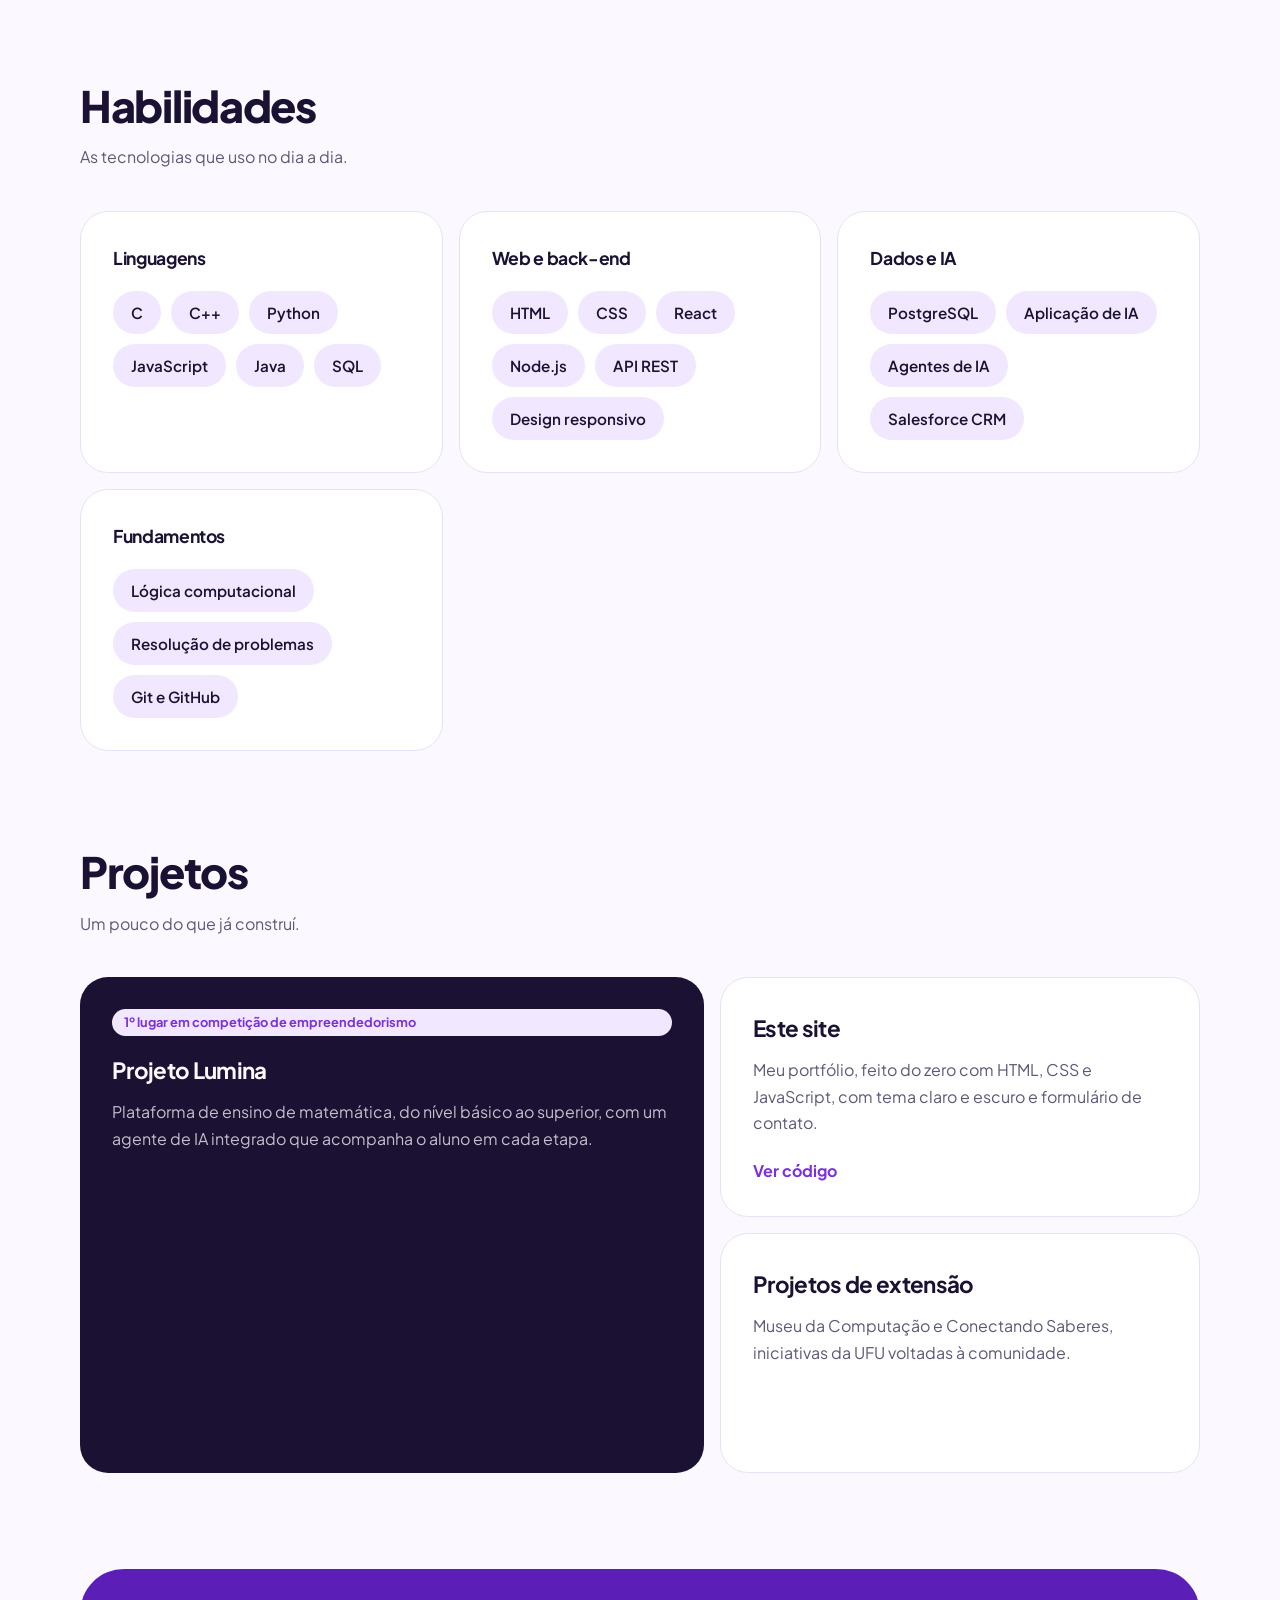
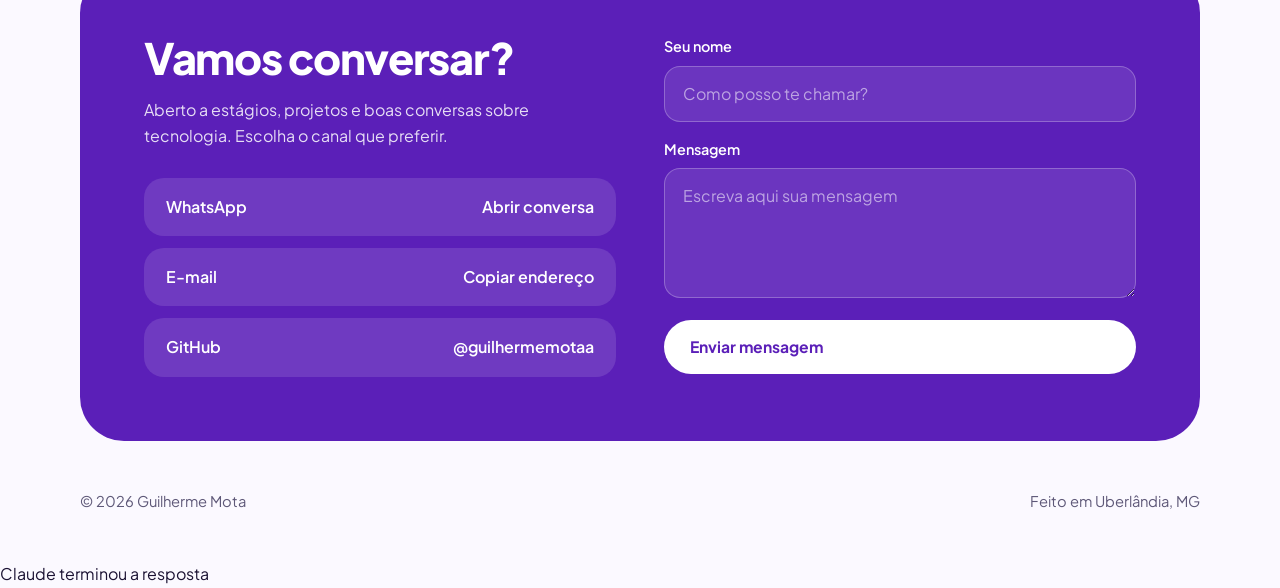
==== commit 7b427de9: "Update index.html" ====
--- a/index.html
+++ b/index.html
@@ -1,4 +1,3 @@
-Index · HTML
 <!DOCTYPE html>
 <html lang="pt-BR">
 <head>
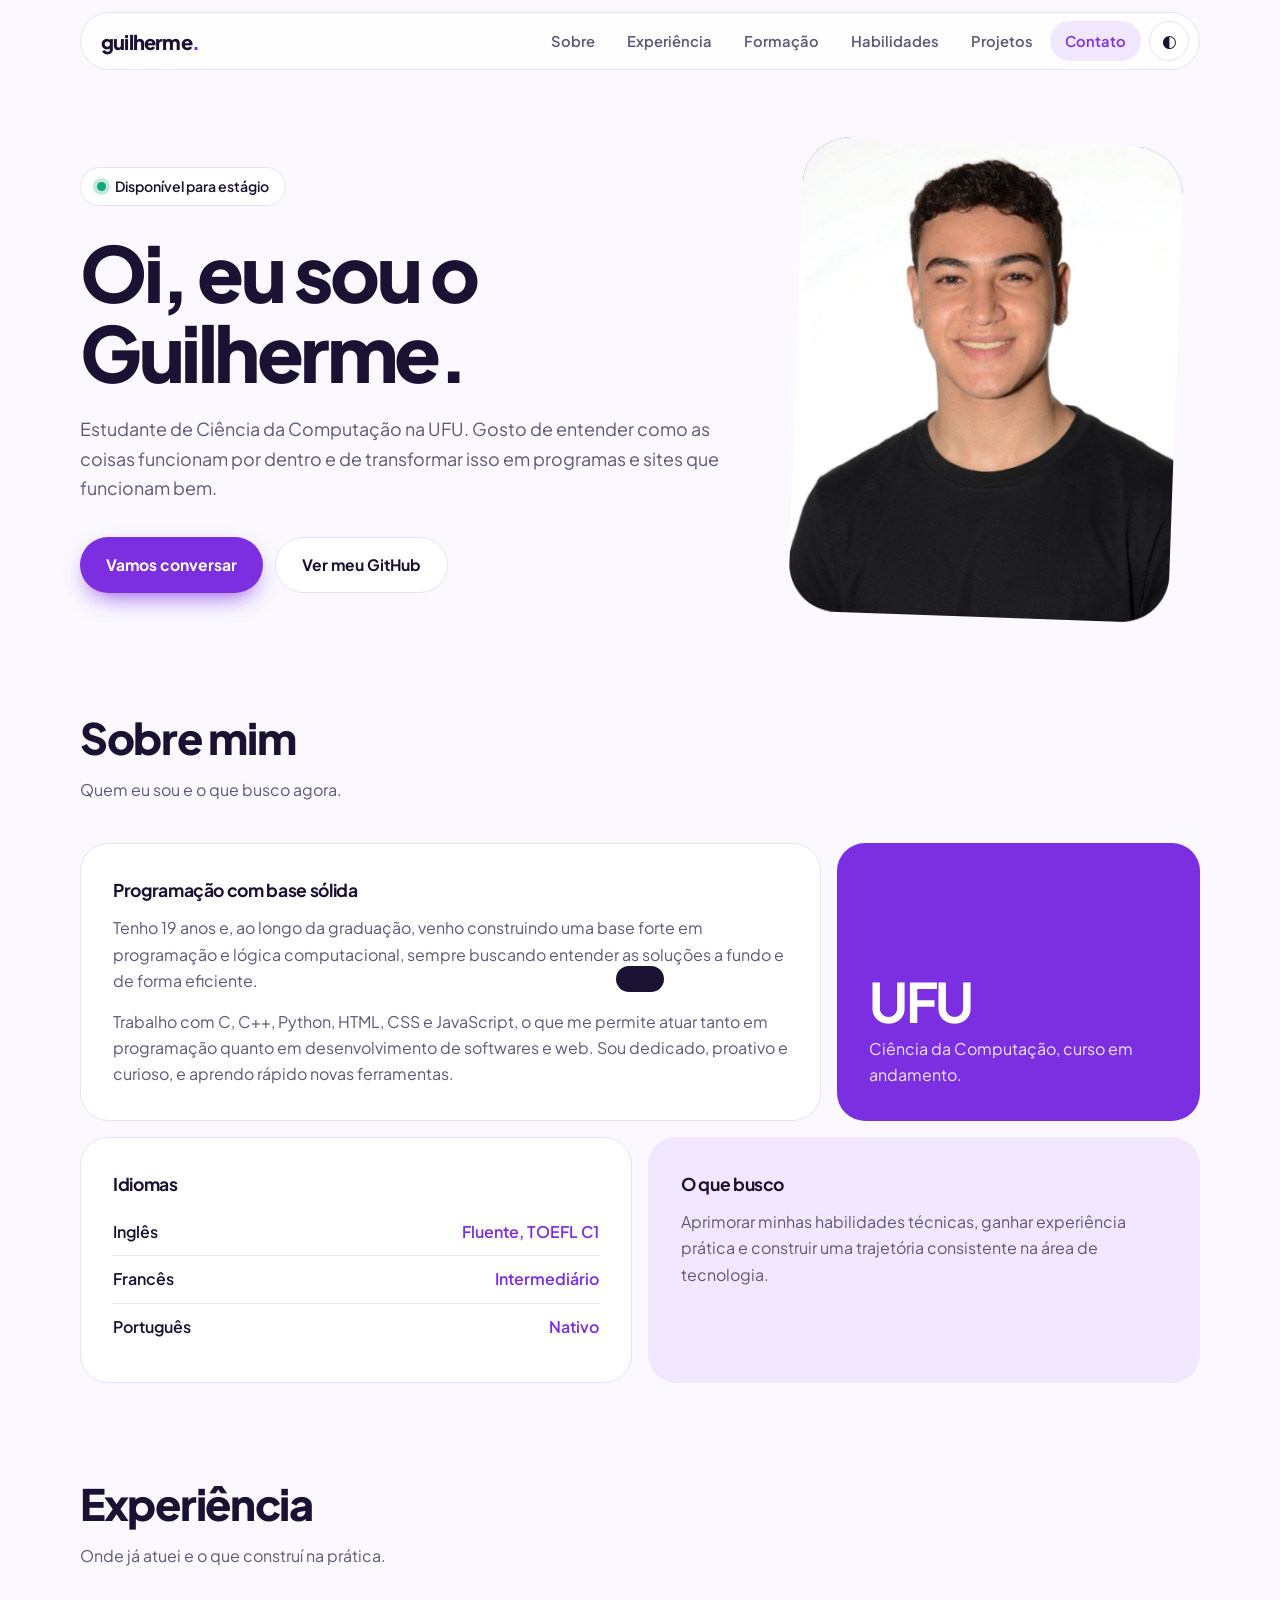
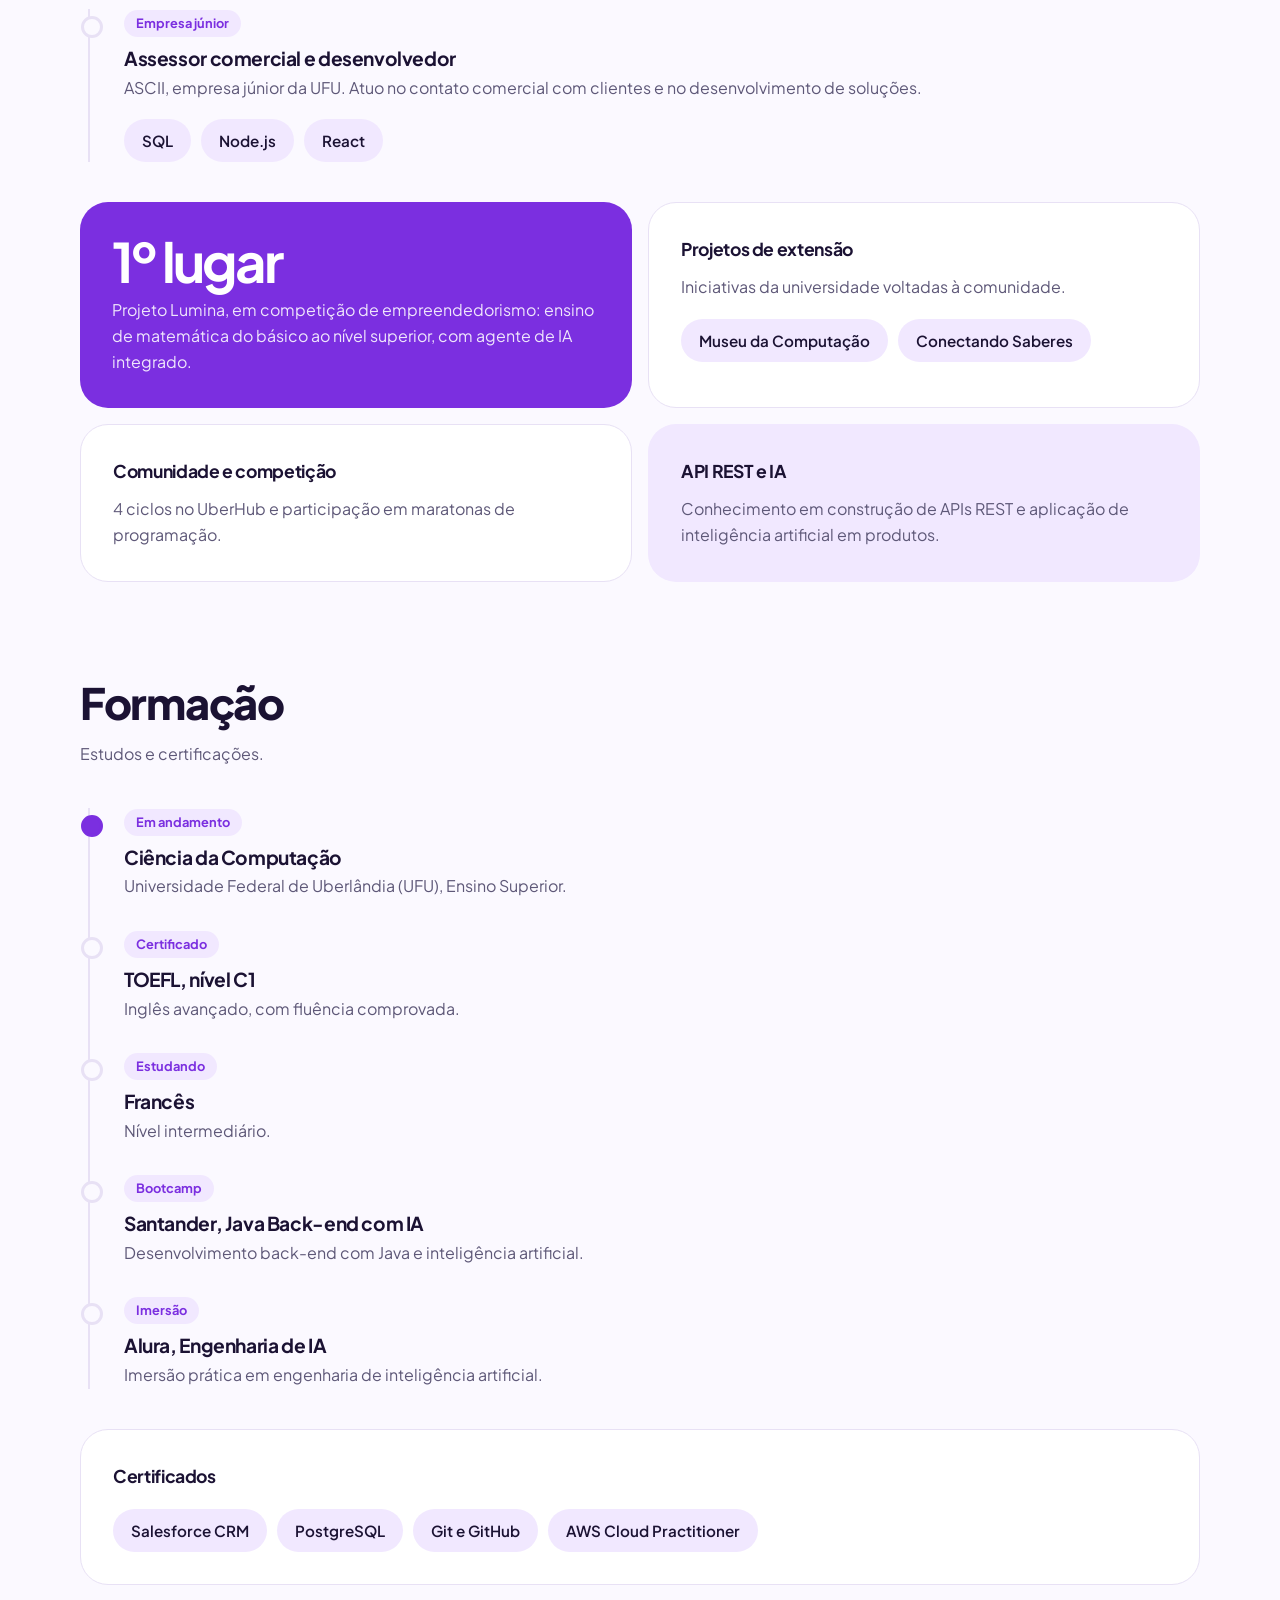
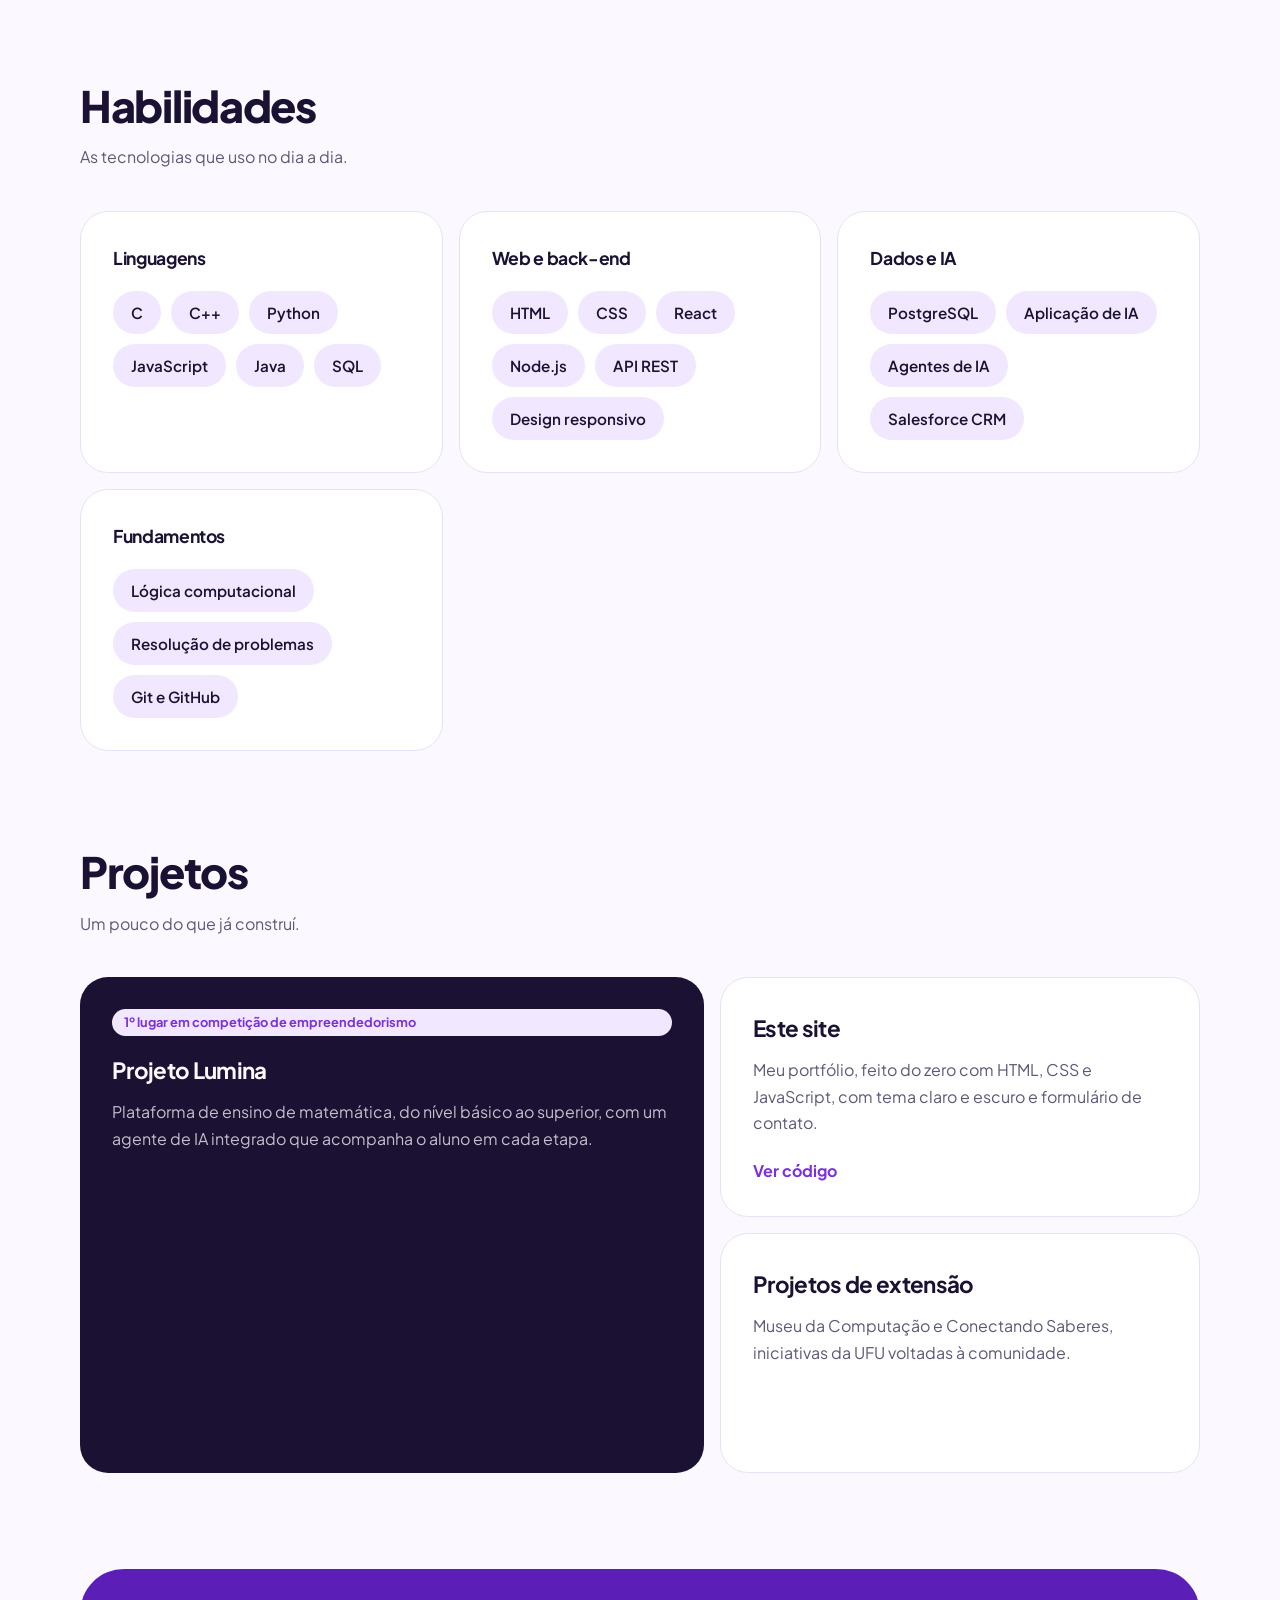
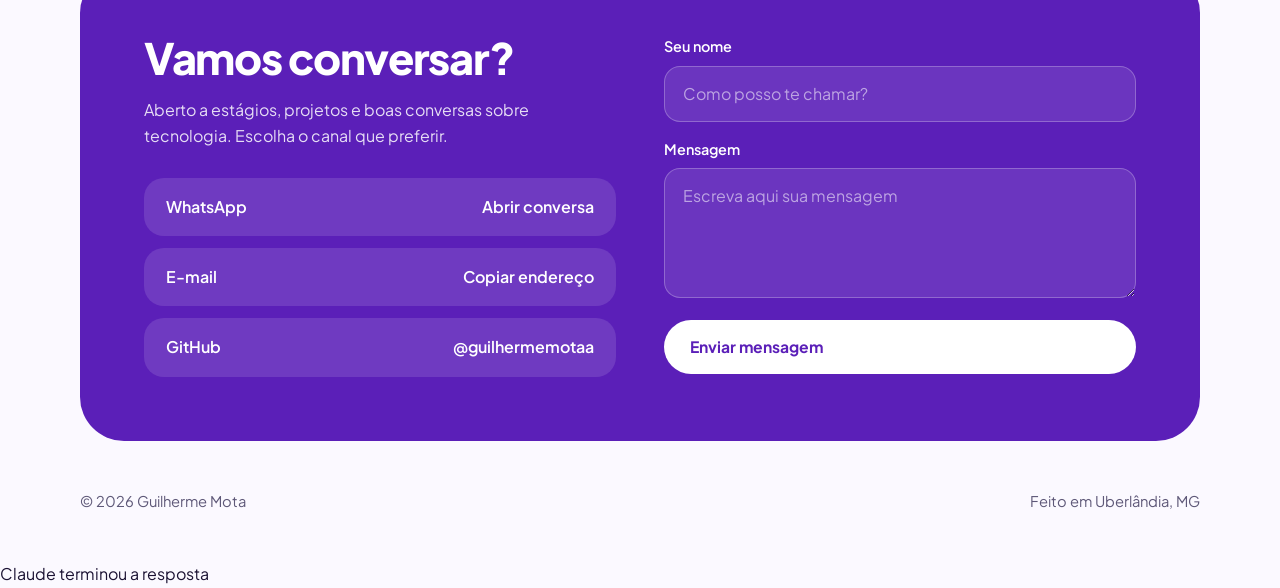
==== commit 2e95f4a3: "Update index.html" ====
--- a/index.html
+++ b/index.html
@@ -180,8 +180,8 @@
     <div class="bento">
       <div class="tile t-about">
         <h3>Programação com base sólida</h3>
-        <p>Tenho 18 anos e, ao longo da graduação, venho construindo uma base forte em programação e lógica computacional, sempre buscando entender as soluções a fundo e de forma eficiente.</p>
-        <p>Trabalho com C, C++, Python, HTML, CSS e JavaScript, o que me permite atuar tanto em programação quanto em desenvolvimento web. Sou dedicado, proativo e curioso, e aprendo rápido novas ferramentas.</p>
+        <p>Tenho 19 anos e, ao longo da graduação, venho construindo uma base forte em programação e lógica computacional, sempre buscando entender as soluções a fundo e de forma eficiente.</p>
+        <p>Trabalho com C, C++, Python, HTML, CSS e JavaScript, o que me permite atuar tanto em programação quanto em desenvolvimento de softwares e web. Sou dedicado, proativo e curioso, e aprendo rápido novas ferramentas.</p>
       </div>
       <div class="tile t-big">
         <strong>UFU</strong>
@@ -194,7 +194,7 @@
         <div class="lang"><span>Português</span><span>Nativo</span></div>
       </div>
       <div class="tile t-goal">
-        <h3>O que busco agora</h3>
+        <h3>O que busco </h3>
         <p>Aprimorar minhas habilidades técnicas, ganhar experiência prática e construir uma trajetória consistente na área de tecnologia.</p>
       </div>
     </div>
@@ -207,7 +207,7 @@
       <div class="step">
         <span class="tag">Empresa júnior</span>
         <h3>Assessor comercial e desenvolvedor</h3>
-        <p>ASCII, empresa júnior da UFU. Atuei no contato comercial com clientes e no desenvolvimento de soluções.</p>
+        <p>ASCII, empresa júnior da UFU. Atuo no contato comercial com clientes e no desenvolvimento de soluções.</p>
         <div class="chips"><span class="chip">SQL</span><span class="chip">Node.js</span><span class="chip">React</span></div>
       </div>
     </div>
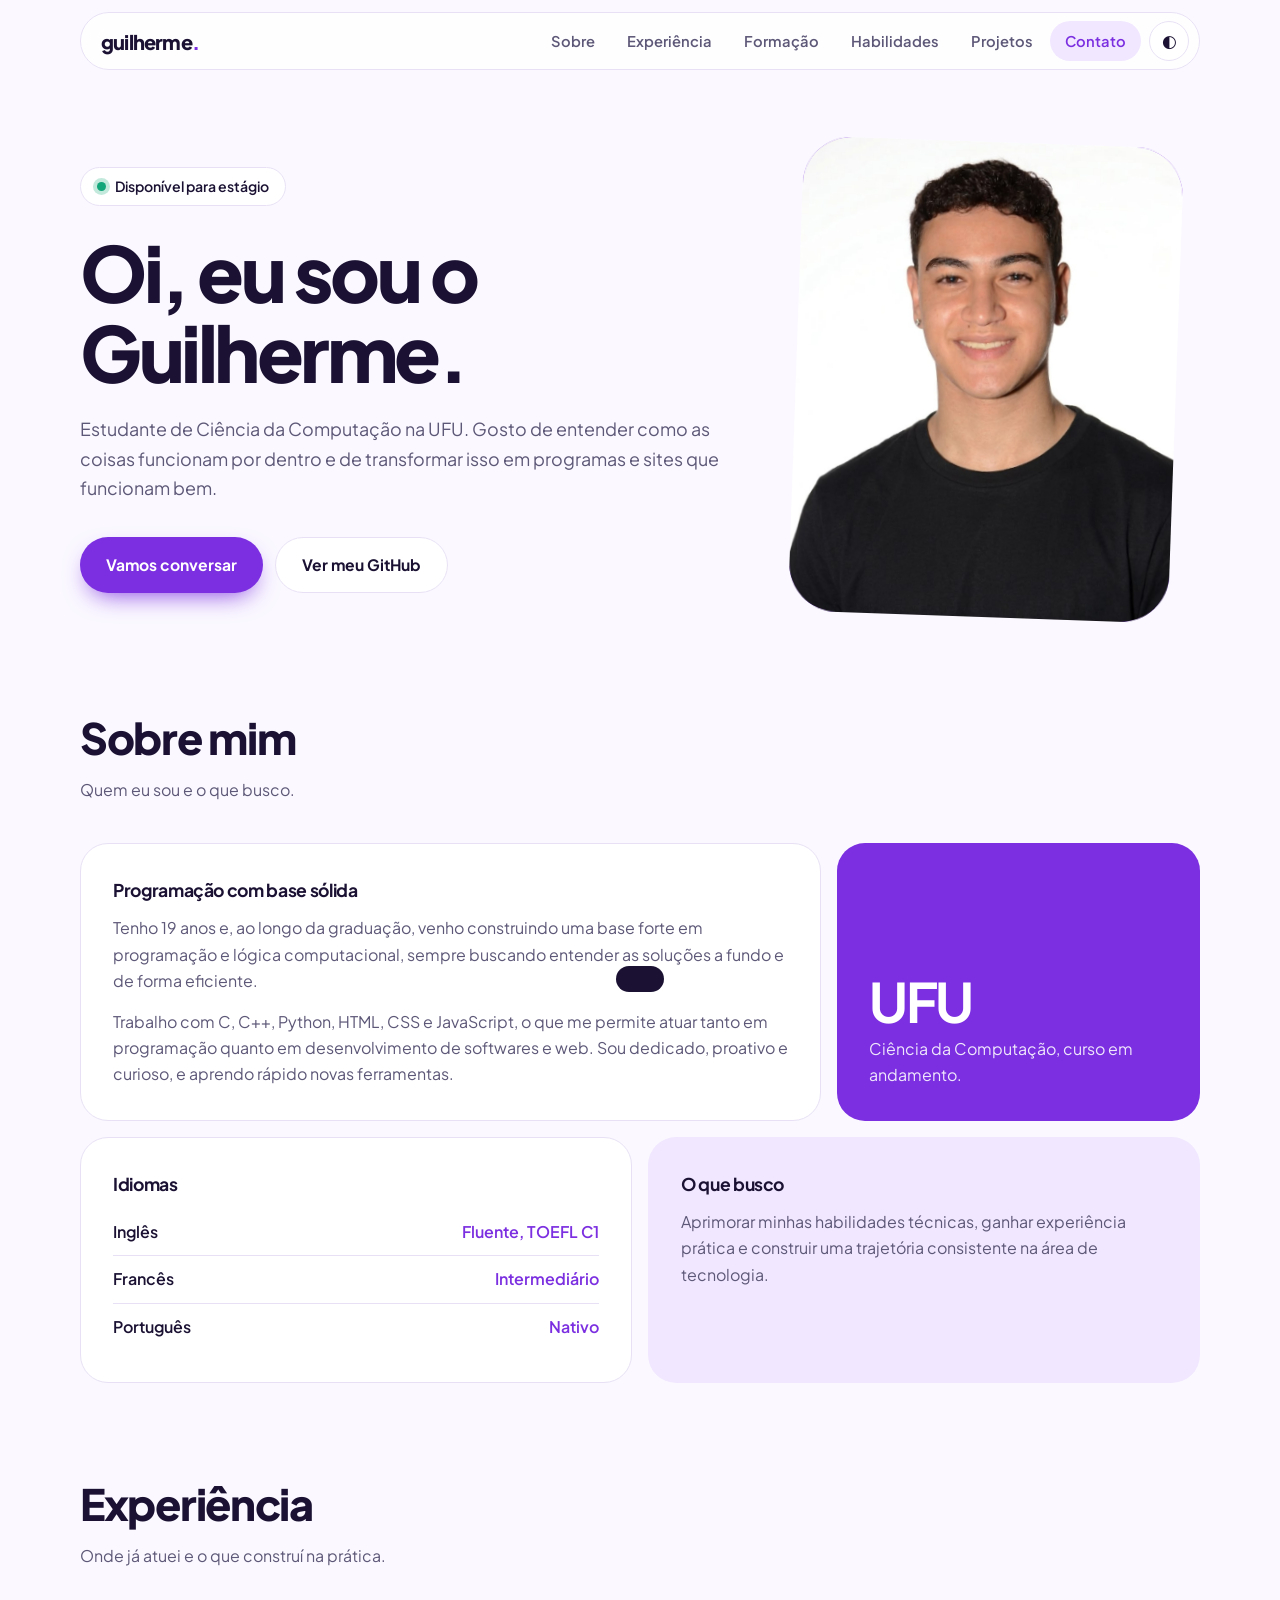
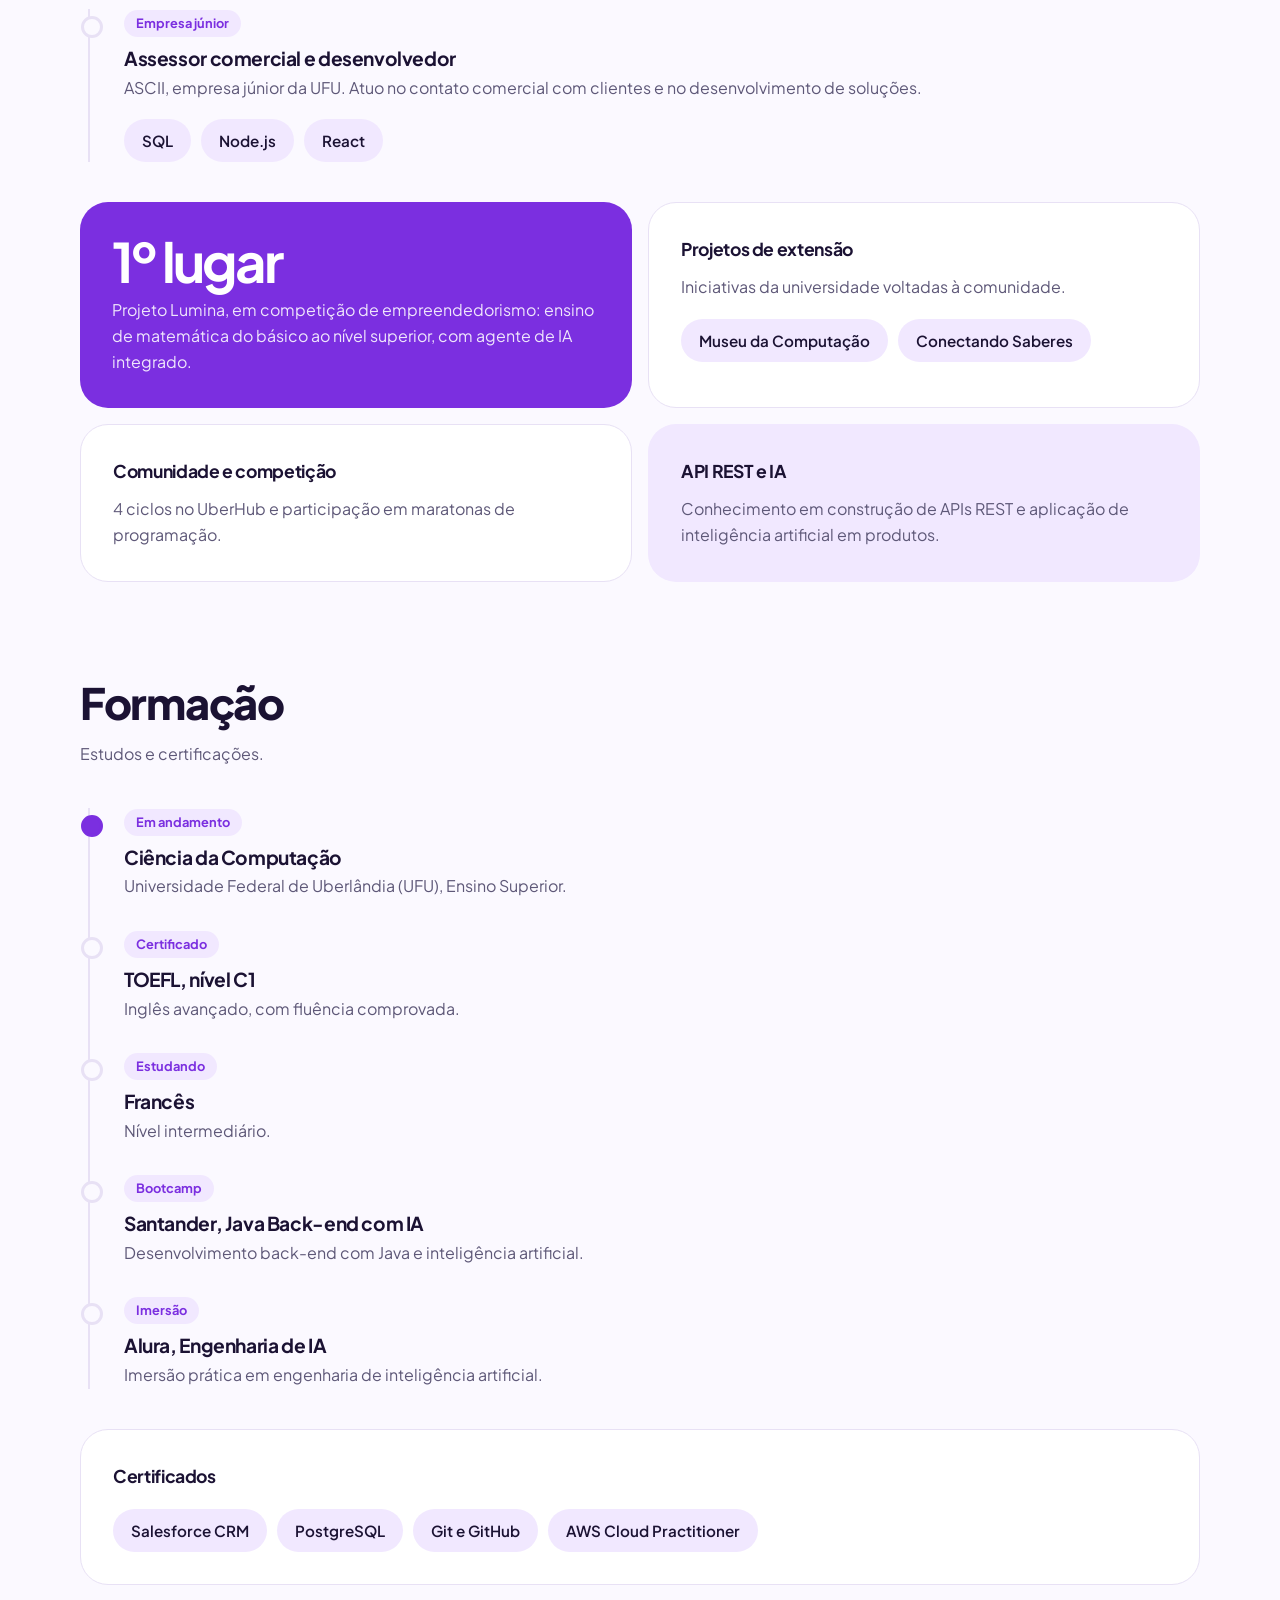
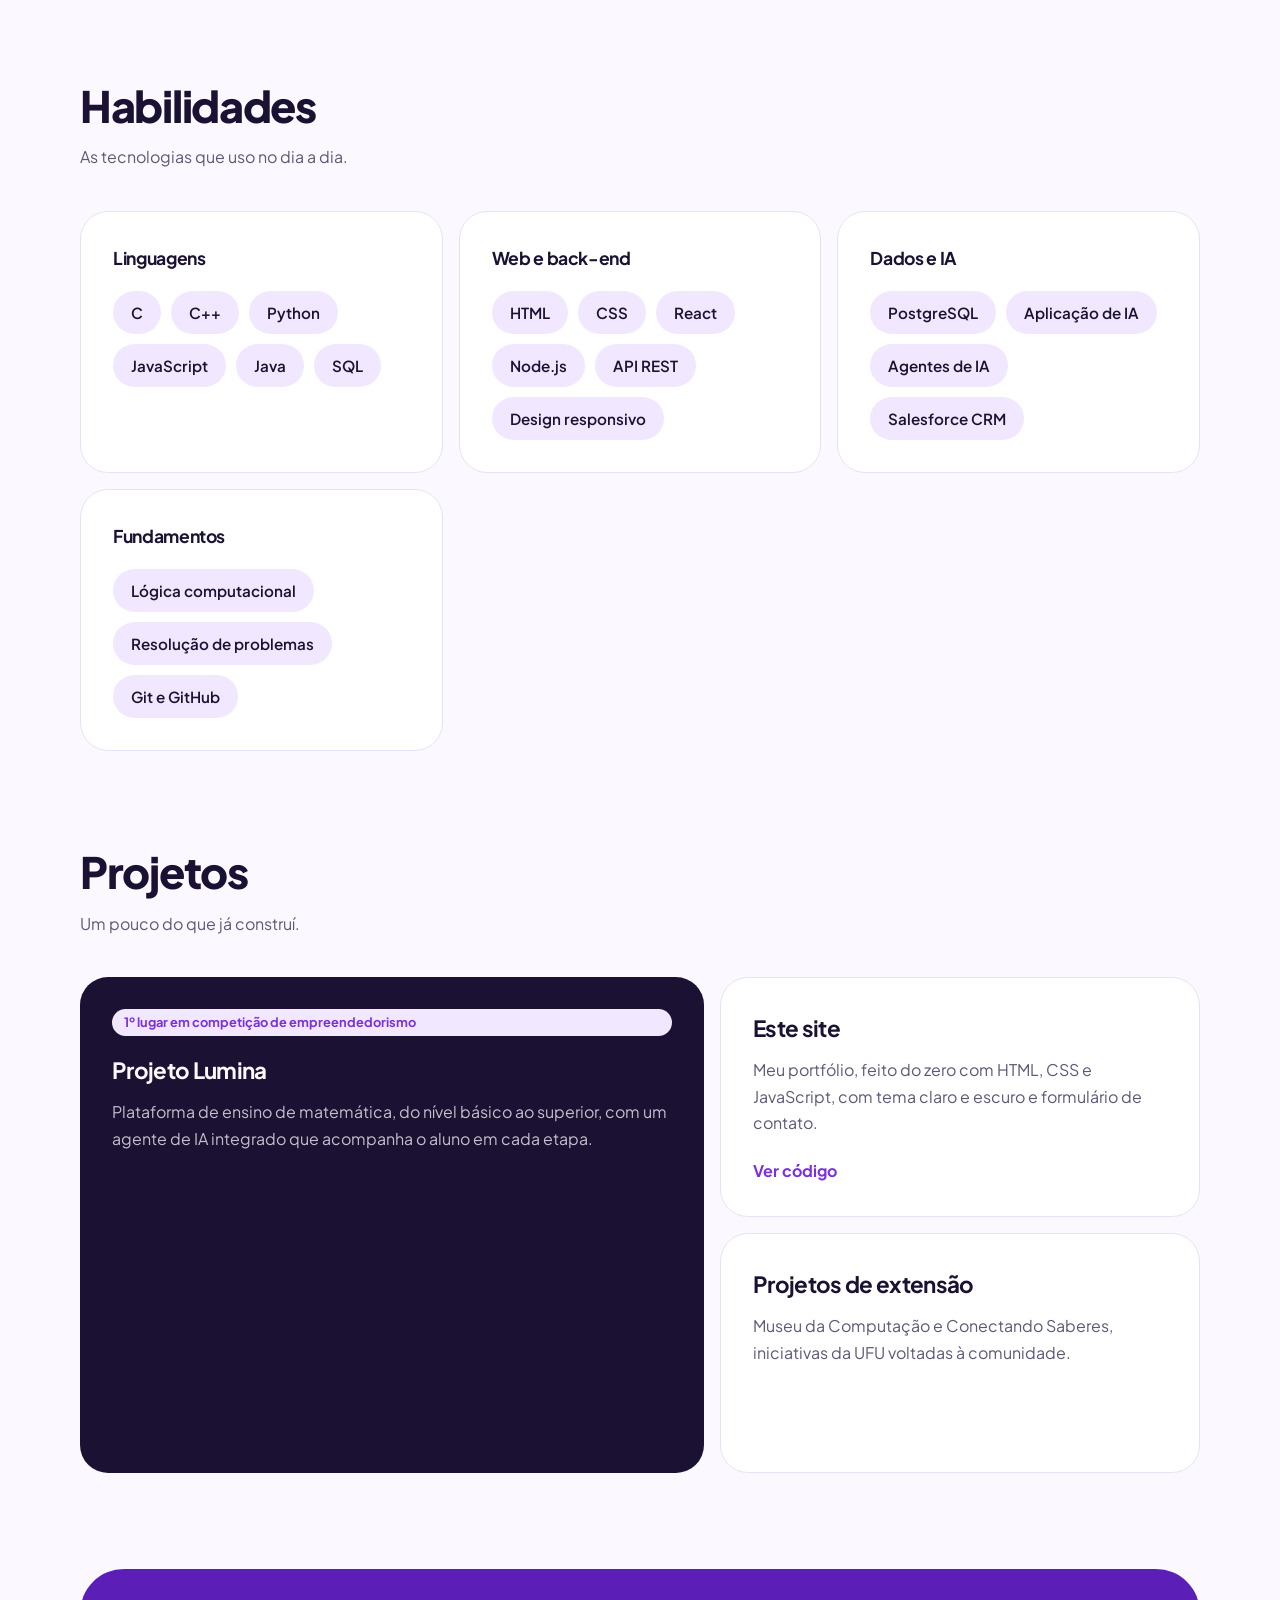
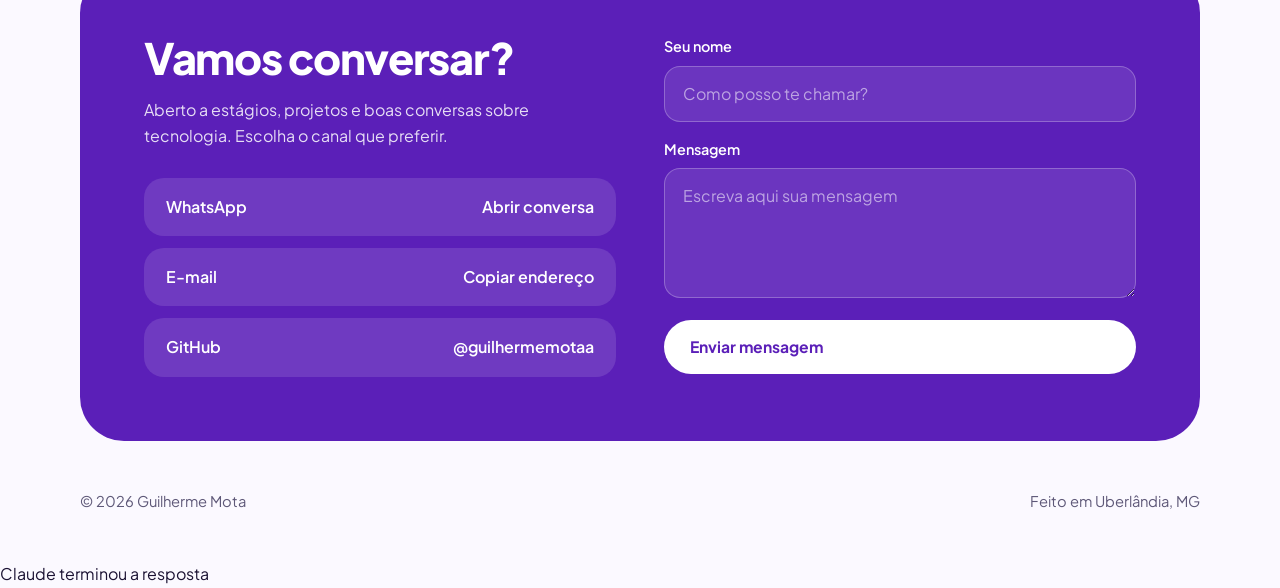
==== commit 74398497: "Update index.html" ====
--- a/index.html
+++ b/index.html
@@ -176,7 +176,7 @@
  
   <section id="sobre">
     <h2>Sobre mim</h2>
-    <p class="lead">Quem eu sou e o que busco agora.</p>
+    <p class="lead">Quem eu sou e o que busco.</p>
     <div class="bento">
       <div class="tile t-about">
         <h3>Programação com base sólida</h3>
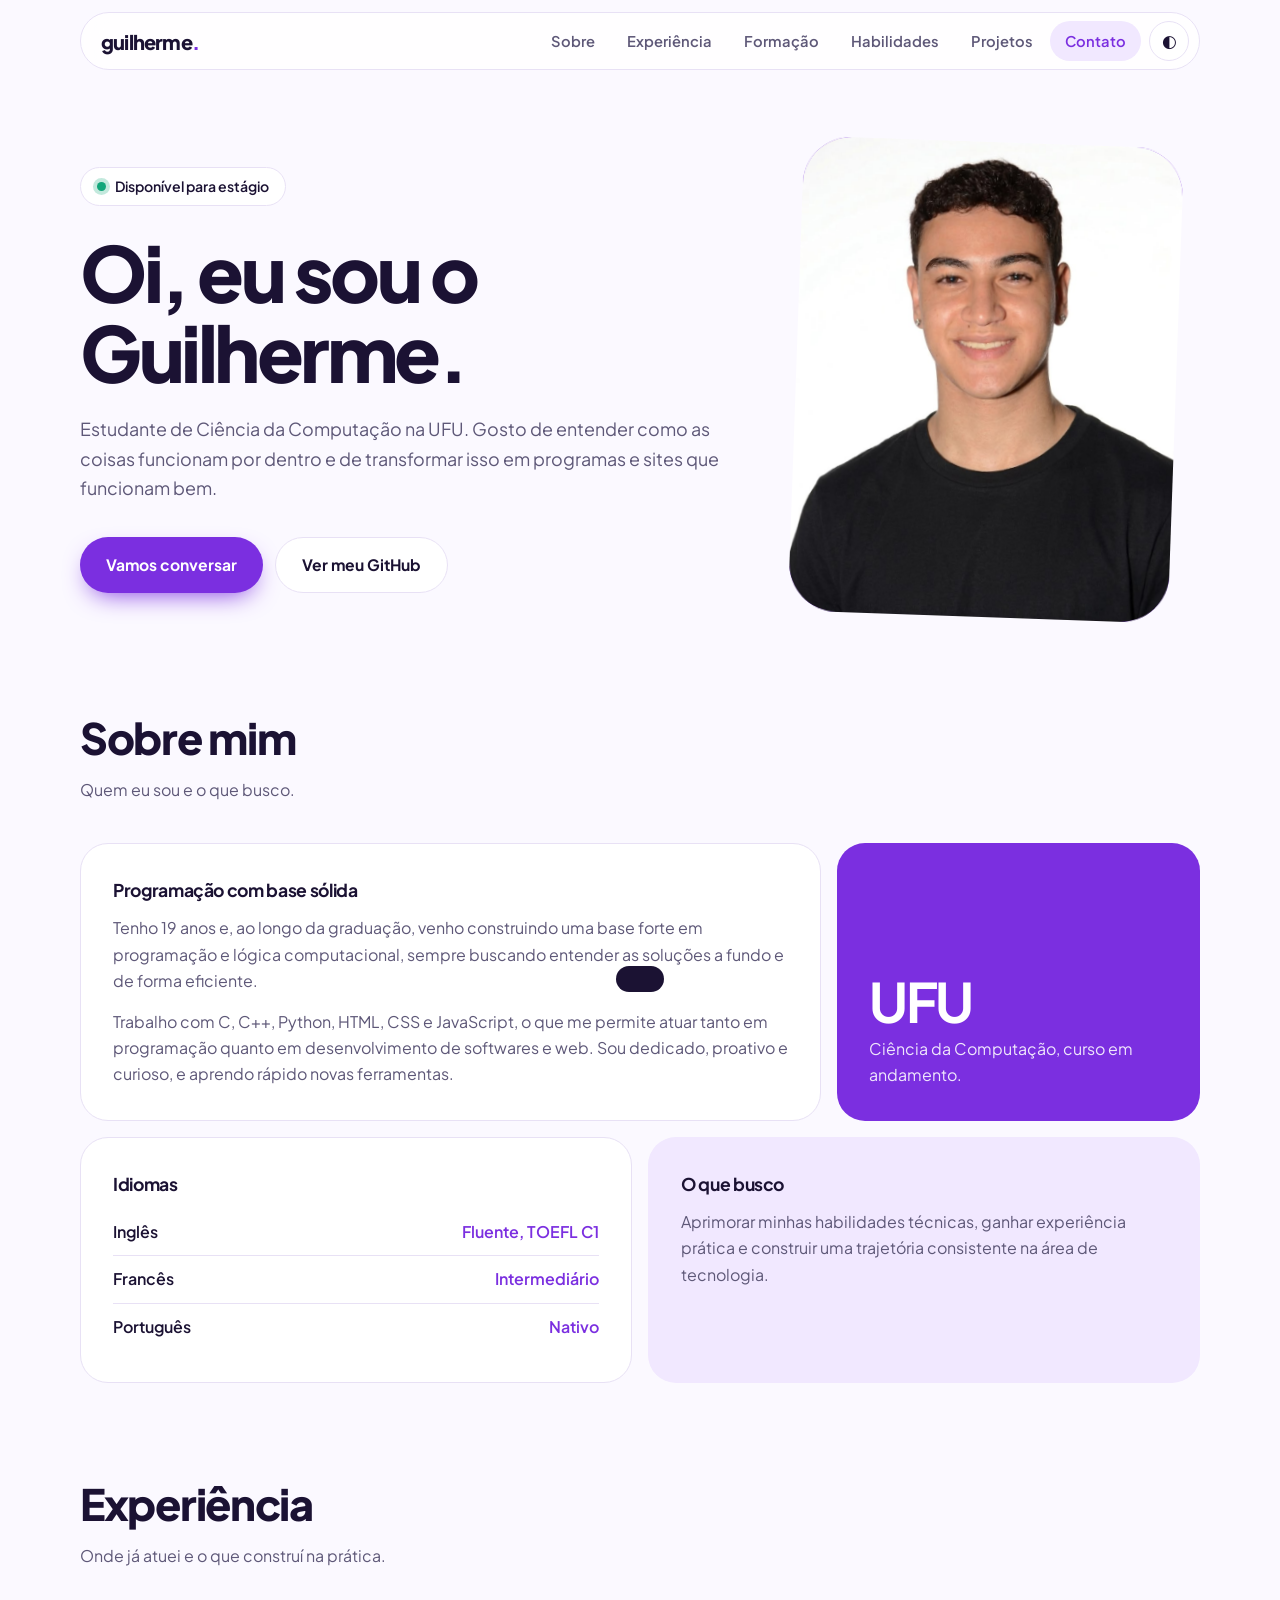
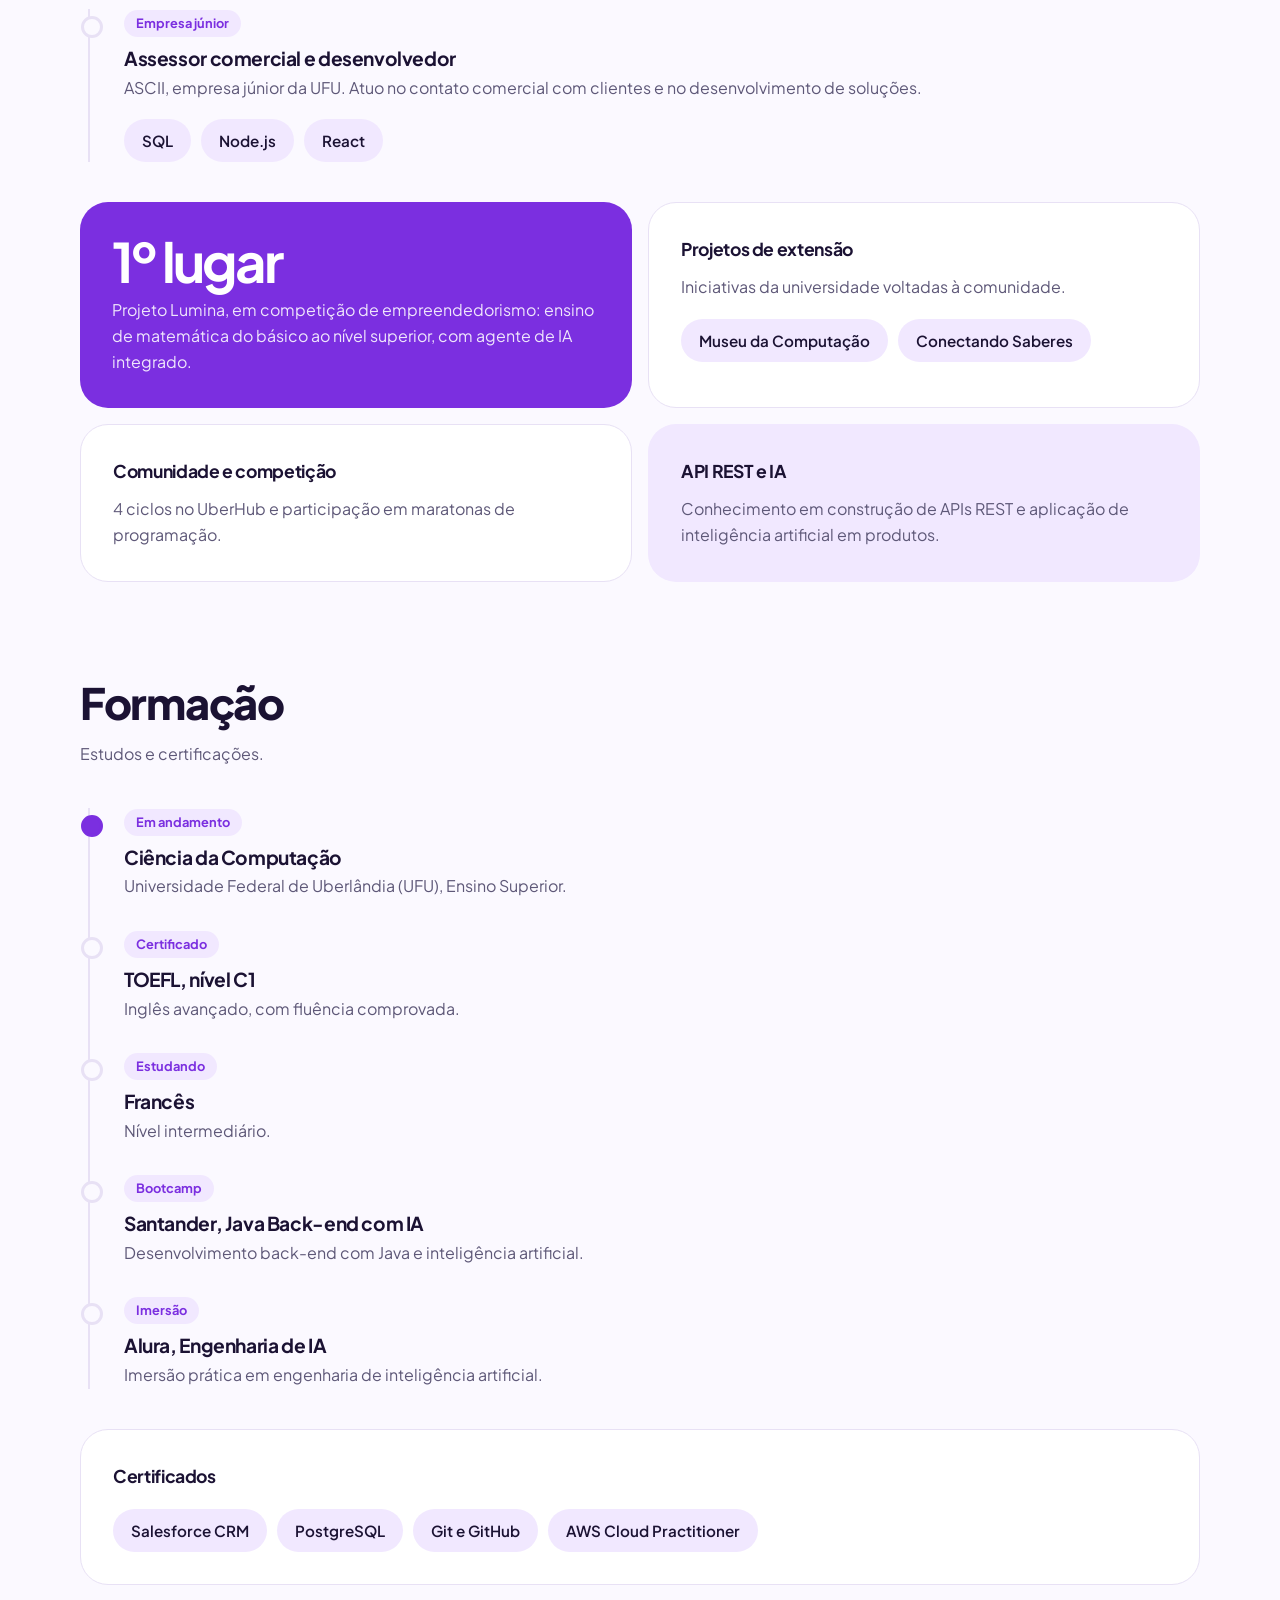
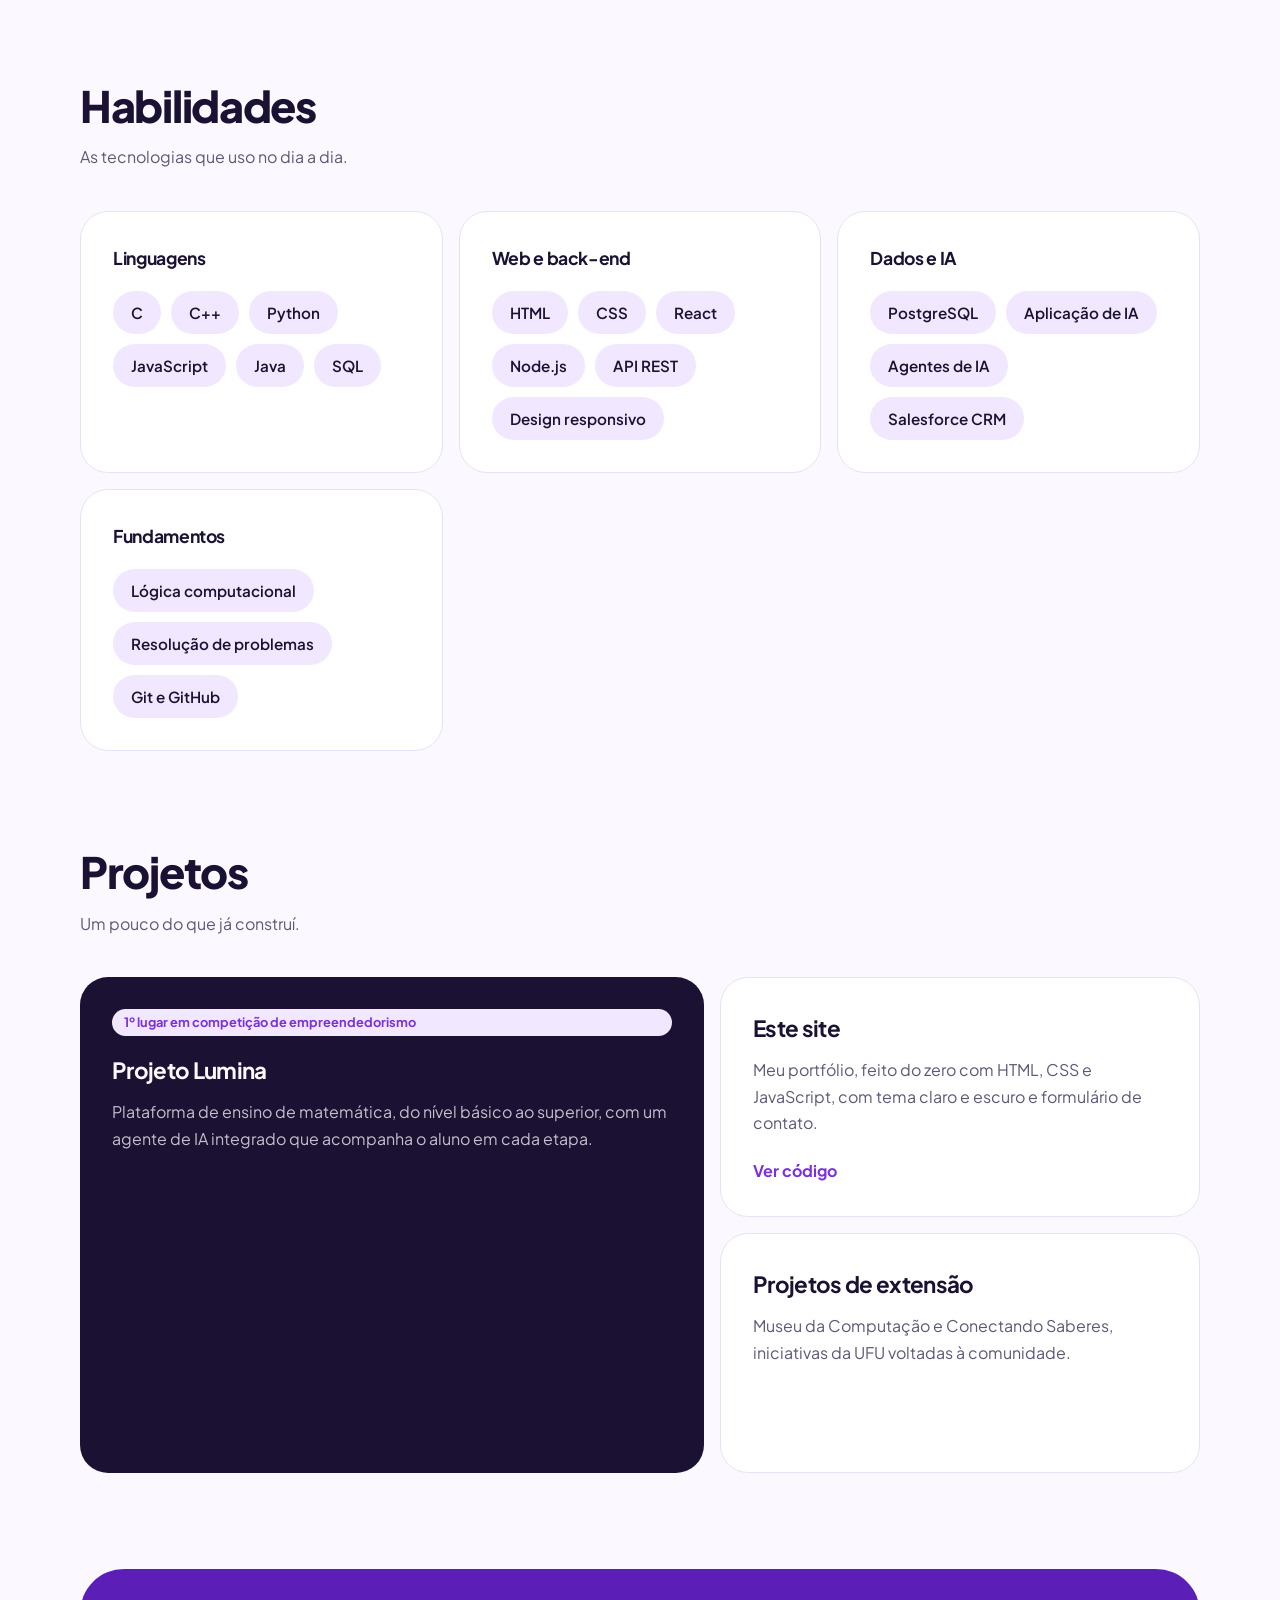
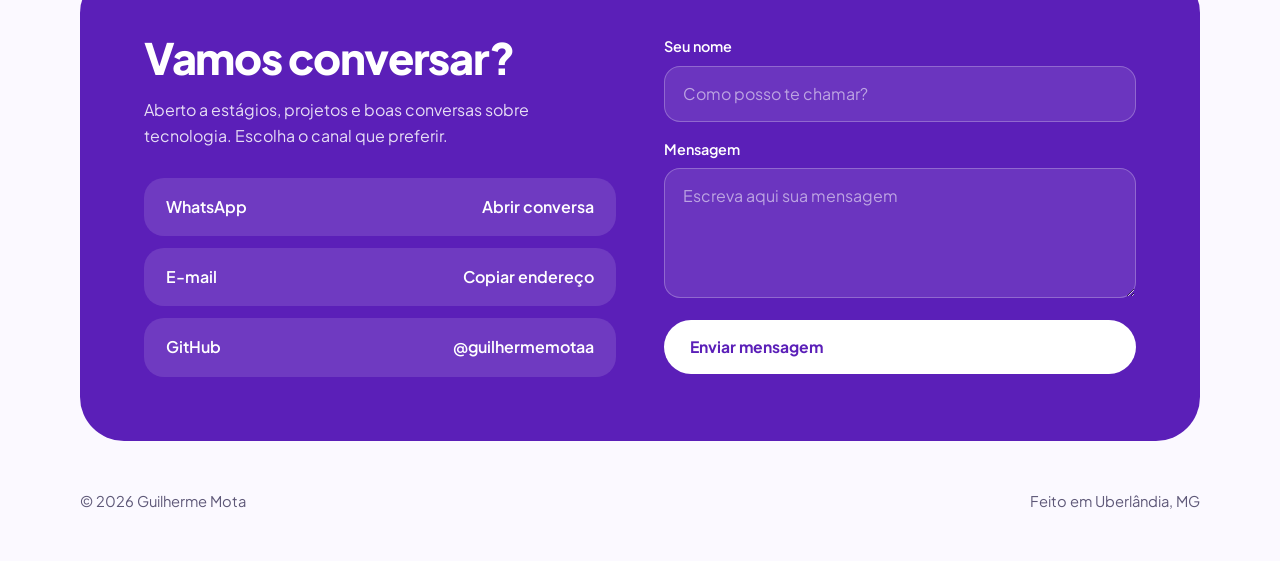
==== commit 10888ec4: "Update index.html" ====
--- a/index.html
+++ b/index.html
@@ -379,5 +379,3 @@
 </script>
 </body>
 </html>
- 
-Claude terminou a resposta
